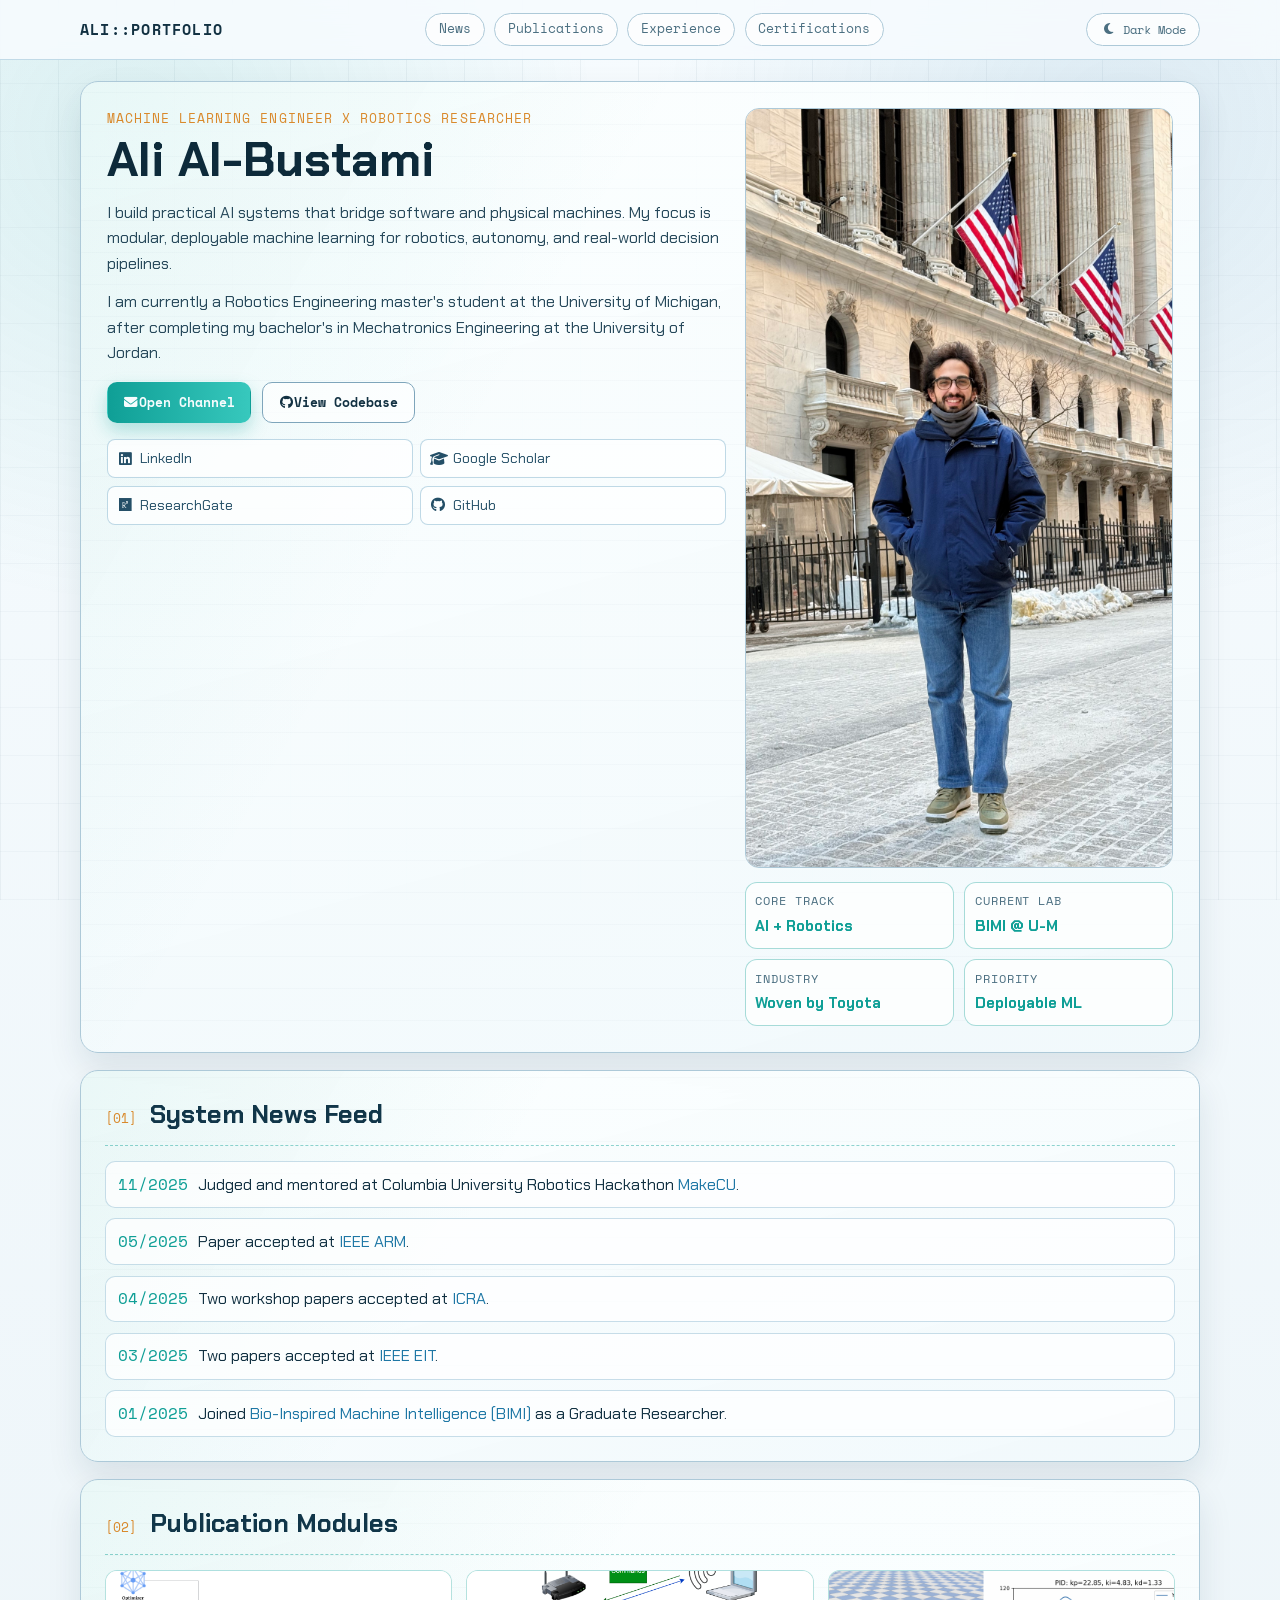
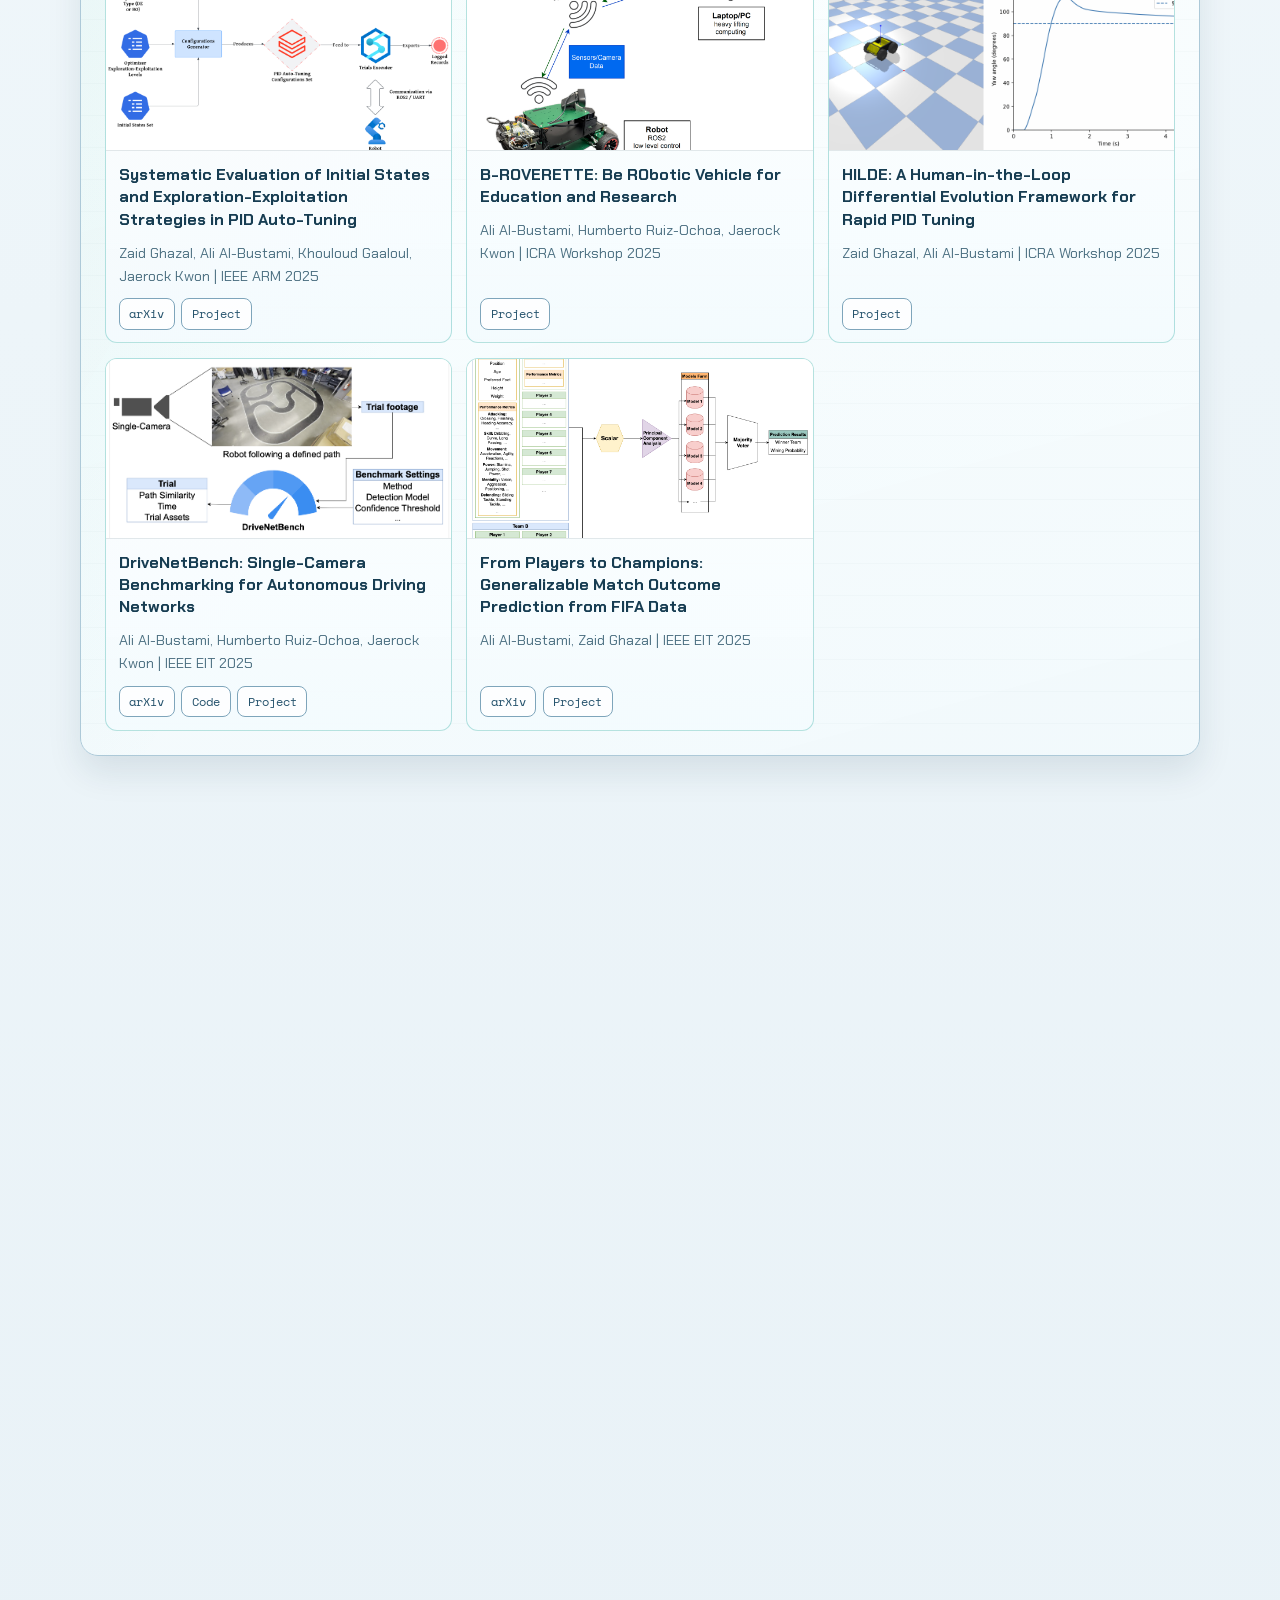
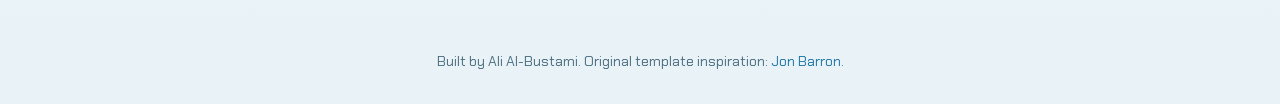
==== index.html @ 39d69351 "update" ====
<!DOCTYPE html>
<html lang="en">
<head>
  <meta charset="UTF-8">
  <meta name="viewport" content="width=device-width, initial-scale=1">
  <meta name="author" content="Ali Al-Bustami">
  <meta name="description" content="Ali Al-Bustami - Machine Learning Engineer building modular AI and robotics systems.">
  <title>Ali Al-Bustami | AI + Robotics Portfolio</title>

  <link rel="icon" type="image/png" href="images/mirrored_inverted_icon.png">
  <link rel="preconnect" href="https://fonts.googleapis.com">
  <link rel="preconnect" href="https://fonts.gstatic.com" crossorigin>
  <link href="https://fonts.googleapis.com/css2?family=Chakra+Petch:wght@400;500;600;700&family=Space+Mono:wght@400;700&display=swap" rel="stylesheet">
  <link rel="stylesheet" href="https://cdnjs.cloudflare.com/ajax/libs/font-awesome/6.5.2/css/all.min.css">
  <link rel="stylesheet" href="stylesheet.css">
</head>

<body>
  <div class="ambient-bg" aria-hidden="true"></div>

  <header class="site-nav">
    <div class="shell nav-wrap">
      <a class="brand" href="#top" aria-label="Back to top">ALI::PORTFOLIO</a>
      <nav class="nav-links" aria-label="Primary navigation">
        <a href="#news">News</a>
        <a href="#publications">Publications</a>
        <a href="#experience">Experience</a>
        <a href="#certifications">Certifications</a>
      </nav>
      <button id="theme-toggle" class="theme-toggle" type="button" aria-label="Switch to dark mode" aria-pressed="false">
        <i class="fa-solid fa-moon" data-fallback="◐" aria-hidden="true"></i>
        <span>Dark Mode</span>
      </button>
    </div>
  </header>

  <main id="top" class="shell">
    <section class="module hero reveal">
      <div class="hero-main">
        <p class="eyebrow">Machine Learning Engineer x Robotics Researcher</p>
        <h1>Ali Al-Bustami</h1>
        <p class="lead">
          I build practical AI systems that bridge software and physical machines. My focus is modular,
          deployable machine learning for robotics, autonomy, and real-world decision pipelines.
        </p>
        <p class="lead">
          I am currently a Robotics Engineering master's student at the University of Michigan, after completing
          my bachelor's in Mechatronics Engineering at the University of Jordan.
        </p>

        <div class="cta-row">
          <a class="btn solid" href="mailto:abustami@umich.edu">
            <i class="fa-solid fa-envelope" data-fallback="✉" aria-hidden="true"></i>
            <span>Open Channel</span>
          </a>
          <a class="btn ghost" href="https://github.com/alibustami" target="_blank" rel="noopener noreferrer">
            <i class="fa-brands fa-github" data-fallback="⌘" aria-hidden="true"></i>
            <span>View Codebase</span>
          </a>
        </div>

        <ul class="link-grid" aria-label="External links">
          <li>
            <a href="https://www.linkedin.com/in/alibustami/" target="_blank" rel="noopener noreferrer">
              <i class="fa-brands fa-linkedin" data-fallback="🔗" aria-hidden="true"></i>
              <span>LinkedIn</span>
            </a>
          </li>
          <li>
            <a href="https://scholar.google.com/citations?user=AfoU4zQAAAAJ&hl=en" target="_blank" rel="noopener noreferrer">
              <i class="fa-solid fa-graduation-cap" data-fallback="🎓" aria-hidden="true"></i>
              <span>Google Scholar</span>
            </a>
          </li>
          <li>
            <a href="https://www.researchgate.net/profile/Ali-Al-Bustami" target="_blank" rel="noopener noreferrer">
              <i class="fa-brands fa-researchgate" data-fallback="🔬" aria-hidden="true"></i>
              <span>ResearchGate</span>
            </a>
          </li>
          <li>
            <a href="https://github.com/alibustami" target="_blank" rel="noopener noreferrer">
              <i class="fa-brands fa-github" data-fallback="⌘" aria-hidden="true"></i>
              <span>GitHub</span>
            </a>
          </li>
        </ul>
      </div>

      <aside class="hero-panel">
        <figure class="profile-frame">
          <!-- <img src="images/ali-circle.png" alt="Portrait of Ali Al-Bustami"> -->
          <img src="images/ali_nyc.jpg" alt="Portrait of Ali Al-Bustami">
        </figure>

        <div class="sys-grid">
          <article class="sys-card">
            <p class="sys-key">Core Track</p>
            <p class="sys-value">AI + Robotics</p>
          </article>
          <article class="sys-card">
            <p class="sys-key">Current Lab</p>
            <p class="sys-value">BIMI @ U-M</p>
          </article>
          <article class="sys-card">
            <p class="sys-key">Industry</p>
            <p class="sys-value">Woven by Toyota</p>
          </article>
          <article class="sys-card">
            <p class="sys-key">Priority</p>
            <p class="sys-value">Deployable ML</p>
          </article>
        </div>
      </aside>
    </section>

    <section id="news" class="module section-block reveal">
      <header class="section-head">
        <p class="section-index">[01]</p>
        <h2>System News Feed</h2>
      </header>

      <ul class="news-list">
        <li><span class="news-date">11/2025</span> Judged and mentored at Columbia University Robotics Hackathon <a href="https://www.makecu.dev/" target="_blank" rel="noopener noreferrer">MakeCU</a>.</li>
        <li><span class="news-date">05/2025</span> Paper accepted at <a href="http://www.ieee-arm.org/" target="_blank" rel="noopener noreferrer">IEEE ARM</a>.</li>
        <li><span class="news-date">04/2025</span> Two workshop papers accepted at <a href="https://2025.ieee-icra.org/" target="_blank" rel="noopener noreferrer">ICRA</a>.</li>
        <li><span class="news-date">03/2025</span> Two papers accepted at <a href="https://www.eit-conference.org/" target="_blank" rel="noopener noreferrer">IEEE EIT</a>.</li>
        <li><span class="news-date">01/2025</span> Joined <a href="https://bimi.jrkwon.com/" target="_blank" rel="noopener noreferrer">Bio-Inspired Machine Intelligence (BIMI)</a> as a Graduate Researcher.</li>
      </ul>
    </section>

    <section id="publications" class="module section-block reveal">
      <header class="section-head">
        <p class="section-index">[02]</p>
        <h2>Publication Modules</h2>
      </header>

      <div class="pub-grid">
        <article class="pub-card">
          <img src="images/pid-tuner.png" alt="PID Auto-Tuning project preview">
          <div class="pub-content">
            <h3>Systematic Evaluation of Initial States and Exploration-Exploitation Strategies in PID Auto-Tuning</h3>
            <p class="pub-meta">Zaid Ghazal, Ali Al-Bustami, Khouloud Gaaloul, Jaerock Kwon | IEEE ARM 2025</p>
            <div class="card-links">
              <a href="https://arxiv.org/abs/2505.03159" target="_blank" rel="noopener noreferrer">arXiv</a>
              <a href="https://alibustami.github.io/pid-tuner/" target="_blank" rel="noopener noreferrer">Project</a>
            </div>
          </div>
        </article>

        <article class="pub-card">
          <img src="images/broverette.png" alt="B-ROVERETTE project preview">
          <div class="pub-content">
            <h3>B-ROVERETTE: Be RObotic Vehicle for Education and Research</h3>
            <p class="pub-meta">Ali Al-Bustami, Humberto Ruiz-Ochoa, Jaerock Kwon | ICRA Workshop 2025</p>
            <div class="card-links">
              <a href="https://broverette.engin.umich.edu/" target="_blank" rel="noopener noreferrer">Project</a>
            </div>
          </div>
        </article>

        <article class="pub-card">
          <img src="images/HILDE.png" alt="HILDE project preview">
          <div class="pub-content">
            <h3>HILDE: A Human-in-the-Loop Differential Evolution Framework for Rapid PID Tuning</h3>
            <p class="pub-meta">Zaid Ghazal, Ali Al-Bustami | ICRA Workshop 2025</p>
            <div class="card-links">
              <a href="https://alibustami.github.io/HIDLE/" target="_blank" rel="noopener noreferrer">Project</a>
            </div>
          </div>
        </article>

        <article class="pub-card">
          <img src="images/drivenetbench.png" alt="DriveNetBench project preview">
          <div class="pub-content">
            <h3>DriveNetBench: Single-Camera Benchmarking for Autonomous Driving Networks</h3>
            <p class="pub-meta">Ali Al-Bustami, Humberto Ruiz-Ochoa, Jaerock Kwon | IEEE EIT 2025</p>
            <div class="card-links">
              <a href="https://arxiv.org/abs/2505.01893" target="_blank" rel="noopener noreferrer">arXiv</a>
              <a href="https://github.com/alibustami/DriveNetBench" target="_blank" rel="noopener noreferrer">Code</a>
              <a href="https://alibustami.github.io/DriveNetBench/" target="_blank" rel="noopener noreferrer">Project</a>
            </div>
          </div>
        </article>

        <article class="pub-card">
          <img src="images/FIFA_Inference_Diagram.png" alt="FIFA prediction project preview">
          <div class="pub-content">
            <h3>From Players to Champions: Generalizable Match Outcome Prediction from FIFA Data</h3>
            <p class="pub-meta">Ali Al-Bustami, Zaid Ghazal | IEEE EIT 2025</p>
            <div class="card-links">
              <a href="https://arxiv.org/abs/2505.01902" target="_blank" rel="noopener noreferrer">arXiv</a>
              <a href="https://alibustami.github.io/from-players-to-champions/" target="_blank" rel="noopener noreferrer">Project</a>
            </div>
          </div>
        </article>
      </div>
    </section>

    <section id="experience" class="module section-block reveal">
      <header class="section-head">
        <p class="section-index">[03]</p>
        <h2>Professional Experience Stack</h2>
      </header>

      <div class="exp-grid">
        <article class="exp-card">
          <div class="exp-head">
            <img src="images/woven.png" alt="Woven by Toyota logo">
            <div>
              <h3>Senior Machine Learning Engineer</h3>
              <p>Woven by Toyota</p>
            </div>
          </div>
          <p class="exp-time">Jan 2026 - Present</p>
          <a href="https://bimi.jrkwon.com/" target="_blank" rel="noopener noreferrer">Visit Lab</a>
        </article>
        <article class="exp-card">
          <div class="exp-head">
            <img src="images/umd_bimi.jpeg" alt="BIMI logo">
            <div>
              <h3>Research Assistant</h3>
              <p>Bio-Inspired Machine Intelligence (BIMI) Laboratory</p>
            </div>
          </div>
          <p class="exp-time">Jan 2025 - Present</p>
          <a href="https://bimi.jrkwon.com/" target="_blank" rel="noopener noreferrer">Visit Lab</a>
        </article>

        <article class="exp-card">
          <div class="exp-head">
            <img src="images/beyond_ai_logo.jpeg" alt="Beyond AI logo">
            <div>
              <h3>Machine Learning Engineer</h3>
              <p>Beyond AI</p>
            </div>
          </div>
          <p class="exp-time">Jun 2022 - Dec 2025</p>
          <a href="https://www.beyond.ai/" target="_blank" rel="noopener noreferrer">Company</a>
        </article>

        <article class="exp-card">
          <div class="exp-head">
            <img src="images/bosch-logo.png" alt="Bosch logo">
            <div>
              <h3>Mechatronics Engineer Intern</h3>
              <p>Bosch Sensortec</p>
            </div>
          </div>
          <p class="exp-time">Summer 2023</p>
          <a href="https://www.bosch-sensortec.com/" target="_blank" rel="noopener noreferrer">Company</a>
        </article>
      </div>
    </section>

    <section id="certifications" class="module section-block reveal">
      <header class="section-head">
        <p class="section-index">[04]</p>
        <h2>Licenses and Certifications</h2>
      </header>

      <div class="cert-grid">
        <article class="cert-card">
          <h3>Nvidia's NeMo Agent Toolkit: Making Agents Reliable</h3>
          <p class="cert-meta">DeepLearning.ai & NVIDIA | Issued Dec 2025</p>
          <!-- <p>Skills: GPU, Cloud Computing, HPC, Data Centers, Parallel Computing.</p> -->
          <a href="https://learn.deeplearning.ai/accomplishments/f0d055f6-26e0-4fff-9cd8-360e42f25206" target="_blank" rel="noopener noreferrer">Show Credential</a>
        </article>
        <article class="cert-card">
          <h3>NVIDIA Technologies</h3>
          <p class="cert-meta">NVIDIA | Issued Feb 2024</p>
          <p>Skills: GPU, Cloud Computing, HPC, Data Centers, Parallel Computing.</p>
          <a href="images/NVIDIA Technologies.pdf" target="_blank" rel="noopener noreferrer">Show Credential</a>
        </article>

        <article class="cert-card">
          <h3>Flying Car and Autonomous Flight Engineer</h3>
          <p class="cert-meta">Udacity | Issued Nov 2022</p>
          <p>Grade: Excellence. Focused on robotics, autonomous flight, and control systems.</p>
          <a href="https://www.linkedin.com/in/alibustami/details/education/1635507506984/single-media-viewer/?profileId=ACoAACxvOl0B098kW-R2ZeevbqTg4pK4Gkh_6Sc" target="_blank" rel="noopener noreferrer">Show Credential</a>
        </article>

        <article class="cert-card">
          <h3>Lean Six Sigma Green Belt (ICGB)</h3>
          <p class="cert-meta">JAQM | Issued Oct 2021</p>
          <p>Quality engineering methods for process optimization and structured improvement.</p>
        </article>
      </div>
    </section>
  </main>

  <footer class="shell site-footer">
    <p>Built by Ali Al-Bustami. Original template inspiration: <a href="https://jonbarron.info/" target="_blank" rel="noopener noreferrer">Jon Barron</a>.</p>
  </footer>

  <script>
    const root = document.documentElement;
    const themeToggle = document.getElementById('theme-toggle');
    const themeStorageKey = 'portfolio-theme';

    const isFontAwesomeLoaded = () => {
      const probe = document.createElement('i');
      probe.className = 'fa-solid fa-envelope';
      probe.style.position = 'absolute';
      probe.style.left = '-9999px';
      probe.style.visibility = 'hidden';
      document.body.appendChild(probe);
      const family = window.getComputedStyle(probe).fontFamily;
      const beforeContent = window.getComputedStyle(probe, '::before').content;
      probe.remove();

      return family.includes('Font Awesome') && beforeContent !== 'none';
    };

    if (!isFontAwesomeLoaded()) {
      root.classList.add('fa-missing');
    }

    const setTheme = (theme) => {
      const isDark = theme === 'dark';
      root.setAttribute('data-theme', isDark ? 'dark' : 'light');

      if (!themeToggle) {
        return;
      }

      const icon = themeToggle.querySelector('i');
      const label = themeToggle.querySelector('span');

      themeToggle.setAttribute('aria-pressed', String(isDark));
      themeToggle.setAttribute('aria-label', isDark ? 'Switch to light mode' : 'Switch to dark mode');

      if (icon) {
        icon.classList.toggle('fa-moon', !isDark);
        icon.classList.toggle('fa-sun', isDark);
        icon.setAttribute('data-fallback', isDark ? '☀' : '◐');
      }

      if (label) {
        label.textContent = isDark ? 'Light Mode' : 'Dark Mode';
      }
    };

    const storedTheme = localStorage.getItem(themeStorageKey);
    const prefersDark = window.matchMedia('(prefers-color-scheme: dark)').matches;
    setTheme(storedTheme || (prefersDark ? 'dark' : 'light'));

    if (themeToggle) {
      themeToggle.addEventListener('click', () => {
        const currentTheme = root.getAttribute('data-theme');
        const nextTheme = currentTheme === 'dark' ? 'light' : 'dark';
        localStorage.setItem(themeStorageKey, nextTheme);
        setTheme(nextTheme);
      });
    }

    const revealItems = document.querySelectorAll('.reveal');

    if ('IntersectionObserver' in window) {
      const observer = new IntersectionObserver(
        (entries) => {
          entries.forEach((entry) => {
            if (entry.isIntersecting) {
              entry.target.classList.add('is-visible');
              observer.unobserve(entry.target);
            }
          });
        },
        { threshold: 0.15 }
      );

      revealItems.forEach((item) => observer.observe(item));
    } else {
      revealItems.forEach((item) => item.classList.add('is-visible'));
    }
  </script>
</body>
</html>
---- stylesheet.css ----
:root {
  --bg: #eff5f8;
  --bg-alt: #e7f0f5;
  --surface: #f8fcff;
  --surface-2: #f0f8fc;
  --line: #adc9d8;
  --line-strong: #7ea5bb;
  --text: #123142;
  --muted: #4b6f81;
  --accent: #0f9f96;
  --accent-2: #1e77a5;
  --warn: #d9892b;
  --maxw: 1120px;
  --radius-lg: 18px;
  --radius-md: 12px;
  --shadow: 0 16px 34px rgba(13, 47, 67, 0.1);
  --bg-start: #f6fbfe;
  --bg-mid: #edf5f9;
  --bg-end: #e9f2f7;
  --ambient-1: rgba(15, 159, 150, 0.12);
  --ambient-2: rgba(30, 119, 165, 0.12);
  --ambient-grid-x: rgba(22, 61, 85, 0.05);
  --ambient-grid-y: rgba(22, 61, 85, 0.03);
  --nav-bg: rgba(246, 251, 254, 0.88);
  --nav-border: rgba(30, 119, 165, 0.24);
  --nav-pill-bg: rgba(255, 255, 255, 0.7);
  --module-bg: linear-gradient(165deg, rgba(252, 255, 255, 0.94) 0%, rgba(241, 249, 252, 0.96) 100%);
  --module-accent-sheen: rgba(15, 159, 150, 0.08);
  --module-grid-line: rgba(20, 58, 80, 0.025);
  --hero-title: #0d2a3a;
  --lead: #27495b;
  --btn-solid-bg: linear-gradient(90deg, #0f9f96, #37c8bd);
  --btn-solid-text: #f6fcfd;
  --btn-solid-shadow: 0 8px 18px rgba(15, 159, 150, 0.28);
  --btn-ghost-bg: rgba(255, 255, 255, 0.6);
  --link-card-border: rgba(30, 119, 165, 0.28);
  --link-card-bg: rgba(255, 255, 255, 0.76);
  --link-card-text: #244f67;
  --profile-bg: #ffffff;
  --sys-bg: rgba(255, 255, 255, 0.78);
  --sys-border: rgba(15, 159, 150, 0.36);
  --section-border: rgba(15, 159, 150, 0.45);
  --h2: #113649;
  --news-border: rgba(30, 119, 165, 0.24);
  --news-bg: rgba(255, 255, 255, 0.74);
  --pub-border: rgba(15, 159, 150, 0.3);
  --pub-bg: linear-gradient(180deg, rgba(255, 255, 255, 0.94), rgba(244, 251, 254, 0.95));
  --pub-img-border: rgba(18, 49, 66, 0.1);
  --h3: #173d52;
  --chip-text: #25536d;
  --chip-bg: rgba(255, 255, 255, 0.8);
  --exp-border: rgba(30, 119, 165, 0.26);
  --exp-bg: rgba(255, 255, 255, 0.78);
  --exp-logo-border: rgba(18, 49, 66, 0.08);
  --cert-border: rgba(217, 137, 43, 0.34);
  --cert-bg: linear-gradient(180deg, rgba(255, 255, 255, 0.94), rgba(254, 248, 240, 0.95));
}

[data-theme='dark'] {
  --line: #2e495a;
  --line-strong: #4f758b;
  --text: #d8e7ef;
  --muted: #89a7b8;
  --accent: #63f6c2;
  --accent-2: #59cfff;
  --warn: #ffba66;
  --shadow: 0 20px 50px rgba(0, 0, 0, 0.35);
  --bg-start: #05090d;
  --bg-mid: #0b141b;
  --bg-end: #0f1c24;
  --ambient-1: rgba(99, 246, 194, 0.1);
  --ambient-2: rgba(89, 207, 255, 0.12);
  --ambient-grid-x: rgba(255, 255, 255, 0.02);
  --ambient-grid-y: rgba(255, 255, 255, 0.017);
  --nav-bg: rgba(8, 15, 22, 0.82);
  --nav-border: rgba(99, 246, 194, 0.22);
  --nav-pill-bg: rgba(13, 23, 31, 0.85);
  --module-bg: linear-gradient(165deg, rgba(21, 39, 52, 0.95) 0%, rgba(14, 27, 37, 0.94) 100%);
  --module-accent-sheen: rgba(99, 246, 194, 0.08);
  --module-grid-line: rgba(255, 255, 255, 0.017);
  --hero-title: #e6f6ff;
  --lead: #b8d0de;
  --btn-solid-bg: linear-gradient(90deg, var(--accent), #82ffdb);
  --btn-solid-text: #032a20;
  --btn-solid-shadow: 0 8px 18px rgba(99, 246, 194, 0.3);
  --btn-ghost-bg: rgba(0, 0, 0, 0.15);
  --link-card-border: rgba(89, 207, 255, 0.25);
  --link-card-bg: rgba(8, 16, 23, 0.6);
  --link-card-text: #b9d7e8;
  --profile-bg: #0b151d;
  --sys-bg: rgba(5, 11, 16, 0.52);
  --sys-border: rgba(99, 246, 194, 0.23);
  --section-border: rgba(99, 246, 194, 0.34);
  --h2: #dff2fc;
  --news-border: rgba(89, 207, 255, 0.2);
  --news-bg: rgba(8, 16, 23, 0.6);
  --pub-border: rgba(99, 246, 194, 0.24);
  --pub-bg: linear-gradient(180deg, rgba(12, 22, 31, 0.85), rgba(8, 14, 21, 0.88));
  --pub-img-border: rgba(255, 255, 255, 0.08);
  --h3: #dcf0fb;
  --chip-text: #bbd8e9;
  --chip-bg: rgba(5, 13, 20, 0.9);
  --exp-border: rgba(89, 207, 255, 0.24);
  --exp-bg: rgba(7, 13, 20, 0.66);
  --exp-logo-border: rgba(255, 255, 255, 0.08);
  --cert-border: rgba(255, 186, 102, 0.35);
  --cert-bg: linear-gradient(180deg, rgba(15, 24, 33, 0.95), rgba(11, 18, 25, 0.95));
}

* {
  box-sizing: border-box;
}

html {
  scroll-behavior: smooth;
}

body {
  margin: 0;
  min-height: 100vh;
  background: linear-gradient(180deg, var(--bg-start) 0%, var(--bg-mid) 58%, var(--bg-end) 100%);
  color: var(--text);
  font-family: 'Chakra Petch', 'Segoe UI', sans-serif;
  line-height: 1.6;
}

.ambient-bg {
  position: fixed;
  inset: 0;
  pointer-events: none;
  z-index: -1;
  background:
    radial-gradient(circle at 10% 15%, var(--ambient-1), transparent 34%),
    radial-gradient(circle at 88% 14%, var(--ambient-2), transparent 35%),
    repeating-linear-gradient(
      90deg,
      var(--ambient-grid-x) 0,
      var(--ambient-grid-x) 1px,
      transparent 1px,
      transparent 58px
    ),
    repeating-linear-gradient(
      0deg,
      var(--ambient-grid-y) 0,
      var(--ambient-grid-y) 1px,
      transparent 1px,
      transparent 48px
    );
}

a {
  color: var(--accent-2);
  text-decoration: none;
}

a:hover,
a:focus-visible {
  color: var(--accent);
}

/* Keep Font Awesome glyphs from being overridden by site typography rules */
.fa-solid,
.fa-regular,
.fa-brands {
  display: inline-block;
  line-height: 1;
  font-style: normal;
}

.fa-solid,
.fa-regular {
  font-family: 'Font Awesome 6 Free' !important;
}

.fa-solid {
  font-weight: 900;
}

.fa-regular {
  font-weight: 400;
}

.fa-brands {
  font-family: 'Font Awesome 6 Brands' !important;
  font-weight: 400;
}

/* Fallback when icon font cannot be loaded */
.fa-missing .fa-solid::before,
.fa-missing .fa-regular::before,
.fa-missing .fa-brands::before {
  content: none !important;
}

.fa-missing .fa-solid,
.fa-missing .fa-regular,
.fa-missing .fa-brands {
  display: inline-flex;
  align-items: center;
  justify-content: center;
  width: 1.1rem !important;
  font-family: 'Space Mono', monospace !important;
  font-style: normal;
  font-weight: 700;
  font-size: 0.75rem;
}

.fa-missing .fa-solid::after,
.fa-missing .fa-regular::after,
.fa-missing .fa-brands::after {
  content: attr(data-fallback);
}

.shell {
  width: min(var(--maxw), calc(100% - 2rem));
  margin: 0 auto;
}

.site-nav {
  position: sticky;
  top: 0;
  z-index: 20;
  backdrop-filter: blur(12px);
  background: var(--nav-bg);
  border-bottom: 1px solid var(--nav-border);
}

.nav-wrap {
  display: flex;
  align-items: center;
  justify-content: space-between;
  gap: 1rem;
  padding: 0.8rem 0;
}

.brand {
  color: var(--text);
  font-family: 'Space Mono', monospace;
  letter-spacing: 0.08em;
  font-size: 0.95rem;
  font-weight: 700;
}

.nav-links {
  display: flex;
  align-items: center;
  gap: 0.6rem;
  flex-wrap: wrap;
}

.nav-links a {
  font-family: 'Space Mono', monospace;
  font-size: 0.8rem;
  border: 1px solid var(--line);
  border-radius: 999px;
  padding: 0.35rem 0.8rem;
  color: var(--muted);
  background: var(--nav-pill-bg);
}

.nav-links a:hover,
.nav-links a:focus-visible {
  border-color: var(--accent);
  color: var(--accent);
}

.theme-toggle {
  display: inline-flex;
  align-items: center;
  gap: 0.45rem;
  border: 1px solid var(--line);
  border-radius: 999px;
  background: var(--nav-pill-bg);
  color: var(--muted);
  font-family: 'Space Mono', monospace;
  font-size: 0.78rem;
  padding: 0.36rem 0.8rem;
  cursor: pointer;
}

.theme-toggle:hover,
.theme-toggle:focus-visible {
  color: var(--accent);
  border-color: var(--accent);
}

.theme-toggle i {
  width: 1rem;
  text-align: center;
}

main.shell {
  padding: 1.3rem 0 2.5rem;
}

.module {
  position: relative;
  background: var(--module-bg);
  border: 1px solid var(--line);
  border-radius: var(--radius-lg);
  box-shadow: var(--shadow);
  overflow: hidden;
}

.module::after {
  content: '';
  position: absolute;
  inset: 0;
  pointer-events: none;
  background: linear-gradient(120deg, var(--module-accent-sheen), transparent 36%),
    repeating-linear-gradient(
      0deg,
      transparent,
      transparent 31px,
      var(--module-grid-line) 31px,
      var(--module-grid-line) 32px
    );
}

.hero {
  display: grid;
  grid-template-columns: 1.3fr 0.9fr;
  gap: 1.2rem;
  padding: clamp(1rem, 2.1vw, 1.6rem);
}

.hero > * {
  position: relative;
  z-index: 1;
}

.eyebrow {
  margin: 0;
  font-family: 'Space Mono', monospace;
  color: var(--warn);
  font-size: 0.82rem;
  letter-spacing: 0.08em;
  text-transform: uppercase;
}

h1 {
  margin: 0.35rem 0 0;
  font-size: clamp(2rem, 3.8vw, 3.1rem);
  line-height: 1.08;
  color: var(--hero-title);
}

.lead {
  margin: 0.8rem 0;
  color: var(--lead);
}

.cta-row {
  display: flex;
  align-items: center;
  gap: 0.7rem;
  margin-top: 1rem;
  flex-wrap: wrap;
}

.btn {
  display: inline-flex;
  align-items: center;
  justify-content: center;
  border-radius: 10px;
  padding: 0.55rem 0.95rem;
  font-family: 'Space Mono', monospace;
  font-size: 0.84rem;
  font-weight: 700;
  border: 1px solid transparent;
  transition: transform 180ms ease, box-shadow 180ms ease, border-color 180ms ease;
}

.btn:hover,
.btn:focus-visible {
  transform: translateY(-2px);
}

.btn.solid {
  background: var(--btn-solid-bg);
  color: var(--btn-solid-text);
  box-shadow: var(--btn-solid-shadow);
}

.btn.ghost {
  border-color: var(--line-strong);
  color: var(--text);
  background: var(--btn-ghost-bg);
}

.btn.ghost:hover,
.btn.ghost:focus-visible {
  border-color: var(--accent-2);
}

.btn i {
  width: 1rem;
  text-align: center;
}

.link-grid {
  list-style: none;
  display: grid;
  grid-template-columns: repeat(2, minmax(0, 1fr));
  gap: 0.45rem;
  margin: 1rem 0 0;
  padding: 0;
}

.link-grid a {
  display: flex;
  align-items: center;
  gap: 0.45rem;
  padding: 0.45rem 0.6rem;
  border-radius: 8px;
  border: 1px solid var(--link-card-border);
  color: var(--link-card-text);
  background: var(--link-card-bg);
  font-size: 0.9rem;
}

.link-grid a i {
  width: 1rem;
  text-align: center;
}

.link-grid a:hover,
.link-grid a:focus-visible {
  border-color: var(--accent);
  color: var(--accent);
}

.hero-panel {
  display: grid;
  gap: 0.85rem;
}

.profile-frame {
  margin: 0;
  border: 1px solid var(--line);
  border-radius: 14px;
  overflow: hidden;
  background: var(--profile-bg);
}

.profile-frame img {
  display: block;
  width: 100%;
  height: auto;
}

.sys-grid {
  display: grid;
  grid-template-columns: repeat(2, minmax(0, 1fr));
  gap: 0.65rem;
}

.sys-card {
  background: var(--sys-bg);
  border: 1px solid var(--sys-border);
  border-radius: var(--radius-md);
  padding: 0.6rem;
}

.sys-key {
  margin: 0;
  color: var(--muted);
  font-family: 'Space Mono', monospace;
  font-size: 0.72rem;
  text-transform: uppercase;
  letter-spacing: 0.08em;
}

.sys-value {
  margin: 0.2rem 0 0;
  color: var(--accent);
  font-size: 0.95rem;
  font-weight: 700;
}

.section-block {
  margin-top: 1.1rem;
  padding: clamp(1rem, 2vw, 1.5rem);
}

.section-block > * {
  position: relative;
  z-index: 1;
}

.section-head {
  display: flex;
  align-items: baseline;
  gap: 0.8rem;
  margin-bottom: 0.95rem;
  border-bottom: 1px dashed var(--section-border);
  padding-bottom: 0.55rem;
}

.section-index {
  margin: 0;
  color: var(--warn);
  font-family: 'Space Mono', monospace;
  font-size: 0.8rem;
}

h2 {
  margin: 0;
  font-size: clamp(1.25rem, 2vw, 1.75rem);
  color: var(--h2);
}

.news-list {
  margin: 0;
  padding: 0;
  list-style: none;
  display: grid;
  gap: 0.65rem;
}

.news-list li {
  border: 1px solid var(--news-border);
  border-radius: 10px;
  background: var(--news-bg);
  padding: 0.6rem 0.75rem;
}

.news-date {
  color: var(--accent);
  font-family: 'Space Mono', monospace;
  margin-right: 0.4rem;
}

.pub-grid {
  display: grid;
  grid-template-columns: repeat(auto-fit, minmax(260px, 1fr));
  gap: 0.9rem;
}

.pub-card {
  border: 1px solid var(--pub-border);
  border-radius: var(--radius-md);
  background: var(--pub-bg);
  overflow: hidden;
  display: grid;
  grid-template-rows: auto 1fr;
}

.pub-card img {
  width: 100%;
  height: 180px;
  object-fit: cover;
  border-bottom: 1px solid var(--pub-img-border);
}

.pub-content {
  display: flex;
  flex-direction: column;
  gap: 0.65rem;
  padding: 0.8rem;
}

h3 {
  margin: 0;
  font-size: 1rem;
  line-height: 1.4;
  color: var(--h3);
}

.pub-meta,
.cert-meta,
.exp-time {
  margin: 0;
  color: var(--muted);
  font-size: 0.9rem;
}

.card-links {
  margin-top: auto;
  display: flex;
  flex-wrap: wrap;
  gap: 0.4rem;
}

.card-links a,
.exp-card > a,
.cert-card > a {
  display: inline-flex;
  align-items: center;
  justify-content: center;
  border: 1px solid var(--line-strong);
  border-radius: 8px;
  padding: 0.32rem 0.6rem;
  font-family: 'Space Mono', monospace;
  font-size: 0.75rem;
  color: var(--chip-text);
  background: var(--chip-bg);
}

.card-links a:hover,
.exp-card > a:hover,
.cert-card > a:hover,
.card-links a:focus-visible,
.exp-card > a:focus-visible,
.cert-card > a:focus-visible {
  border-color: var(--accent);
  color: var(--accent);
}

.exp-grid {
  display: grid;
  grid-template-columns: repeat(auto-fit, minmax(260px, 1fr));
  gap: 0.85rem;
}

.exp-card {
  border: 1px solid var(--exp-border);
  border-radius: var(--radius-md);
  background: var(--exp-bg);
  padding: 0.8rem;
  display: grid;
  gap: 0.65rem;
}

.exp-head {
  display: grid;
  grid-template-columns: 52px 1fr;
  align-items: center;
  gap: 0.6rem;
}

.exp-head img {
  width: 52px;
  height: 52px;
  object-fit: contain;
  background: #fff;
  border-radius: 8px;
  padding: 0.2rem;
  border: 1px solid var(--exp-logo-border);
}

.exp-head p {
  margin: 0.25rem 0 0;
  color: var(--muted);
}

.cert-grid {
  display: grid;
  grid-template-columns: repeat(auto-fit, minmax(250px, 1fr));
  gap: 0.85rem;
}

.cert-card {
  border: 1px solid var(--cert-border);
  border-radius: var(--radius-md);
  background: var(--cert-bg);
  padding: 0.8rem;
  display: grid;
  gap: 0.55rem;
}

.cert-card p {
  margin: 0;
}

.site-footer {
  padding: 0.5rem 0 2rem;
}

.site-footer p {
  margin: 0;
  color: var(--muted);
  font-size: 0.88rem;
  text-align: center;
}

.reveal {
  opacity: 0;
  transform: translateY(14px);
  transition: opacity 450ms ease, transform 500ms ease;
}

.reveal.is-visible {
  opacity: 1;
  transform: translateY(0);
}

@media (max-width: 960px) {
  .hero {
    grid-template-columns: 1fr;
  }

  .hero-panel {
    grid-template-columns: 1fr;
  }

  .profile-frame {
    max-width: 360px;
  }
}

@media (max-width: 740px) {
  .shell {
    width: min(var(--maxw), calc(100% - 1.15rem));
  }

  .nav-wrap {
    align-items: flex-start;
    flex-direction: column;
  }

  .nav-links {
    width: 100%;
  }

  .theme-toggle {
    margin-top: 0.35rem;
  }

  .link-grid,
  .sys-grid {
    grid-template-columns: 1fr;
  }

  .pub-card img {
    height: 165px;
  }

  h1 {
    font-size: clamp(1.7rem, 11vw, 2.3rem);
  }
}

@media (prefers-reduced-motion: reduce) {
  html {
    scroll-behavior: auto;
  }

  .reveal {
    opacity: 1;
    transform: none;
    transition: none;
  }

  .btn {
    transition: none;
  }
}
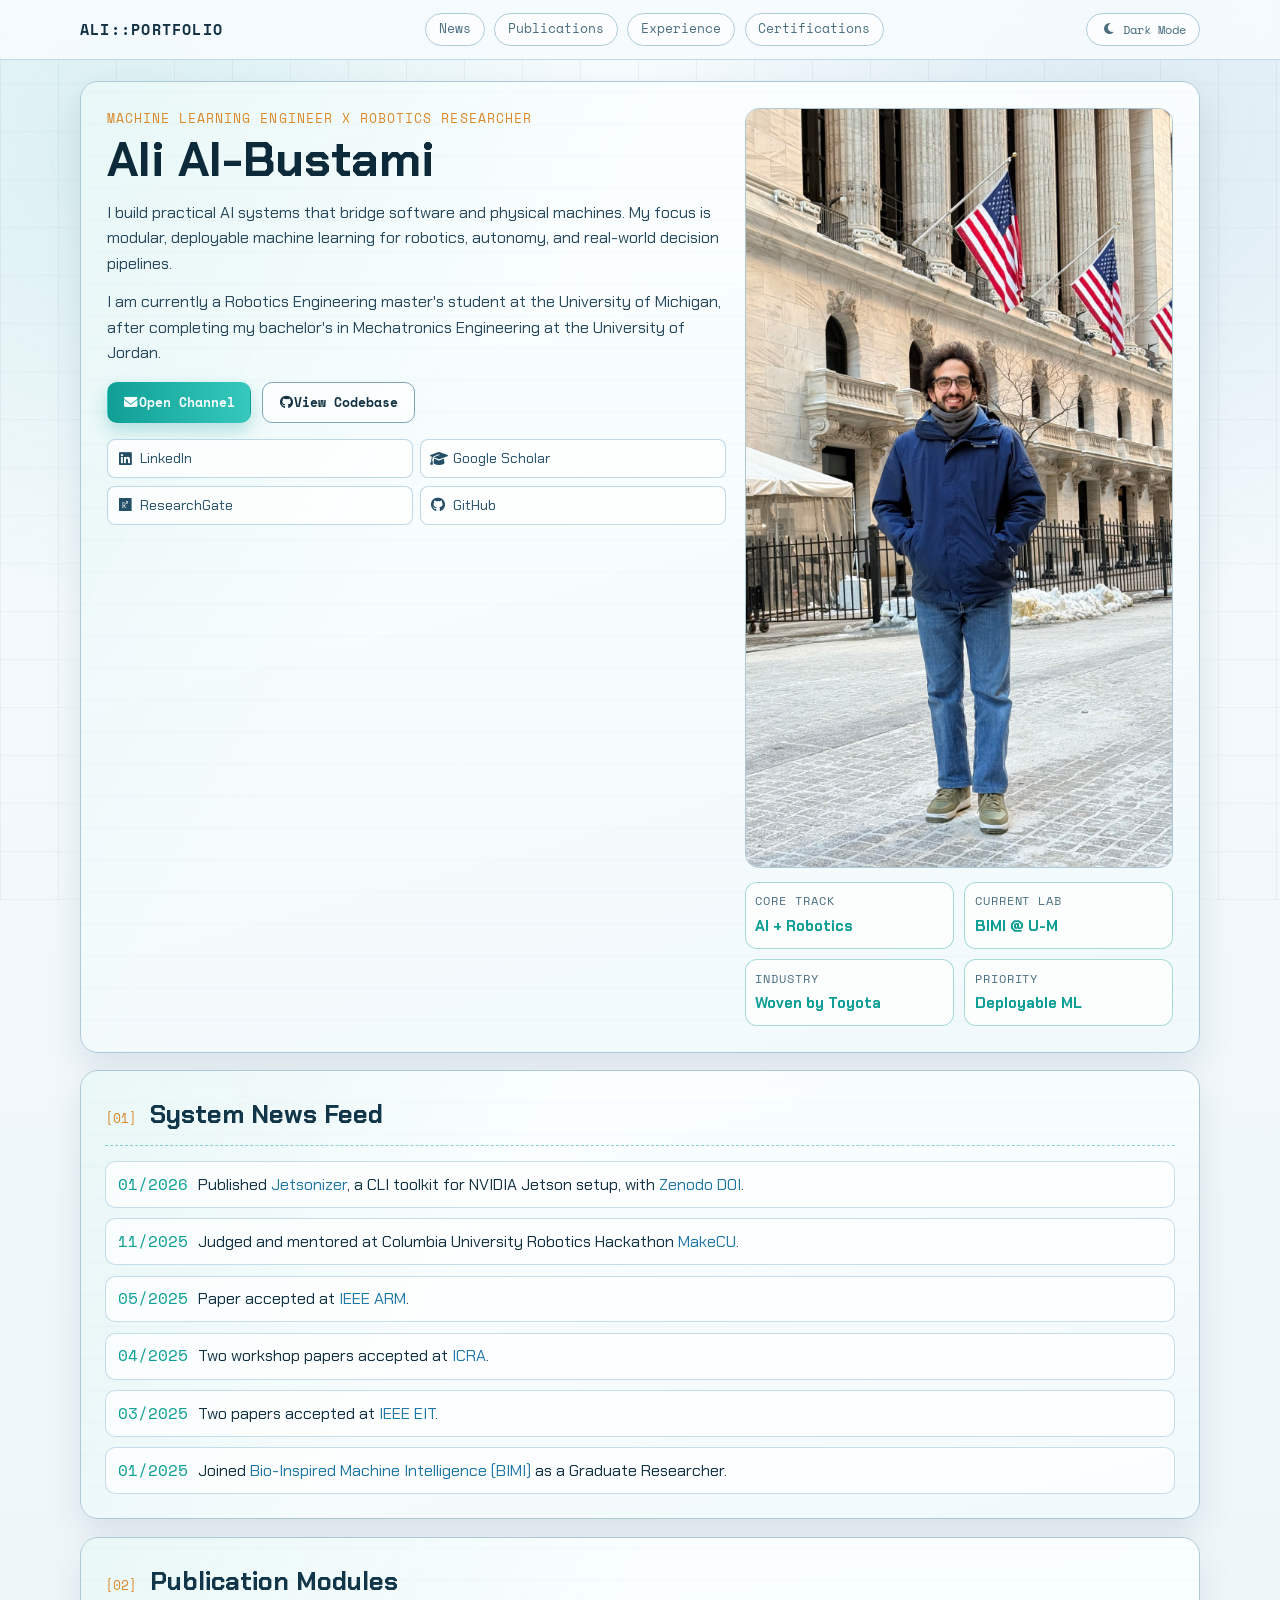
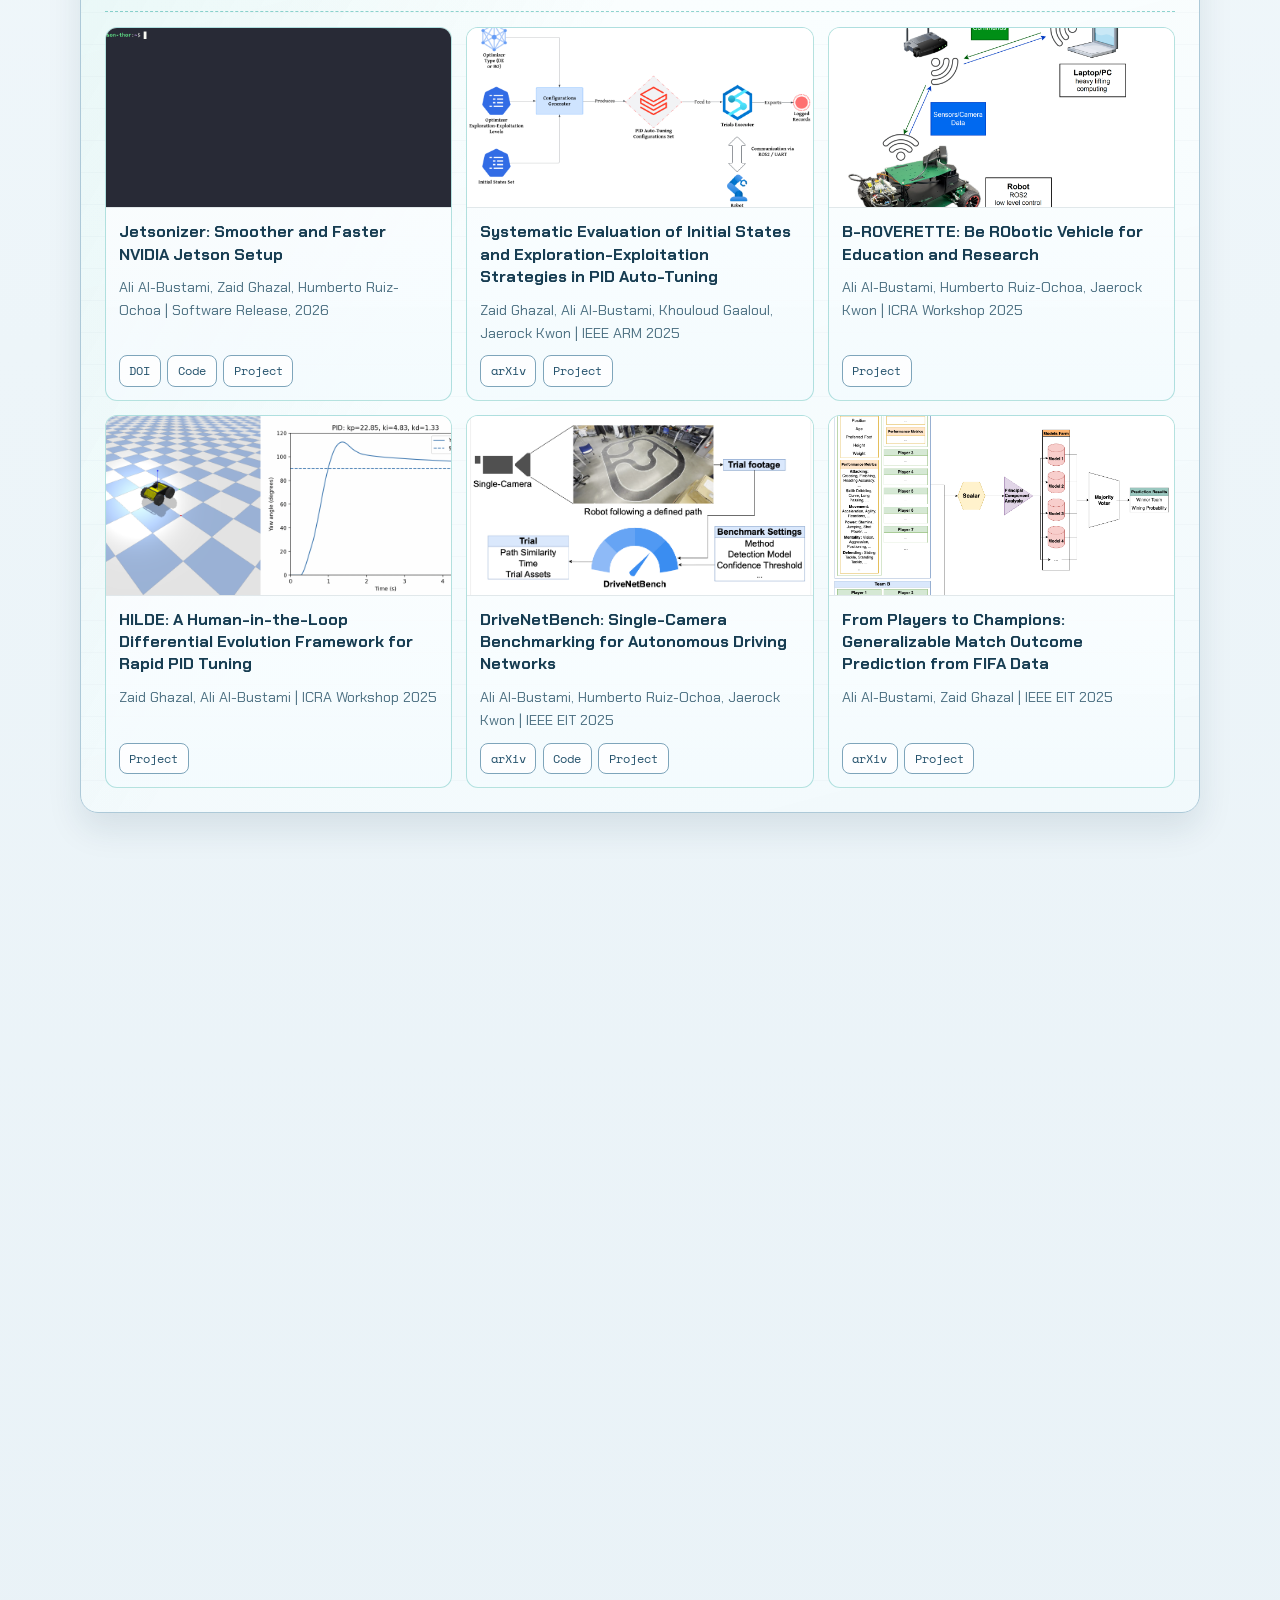
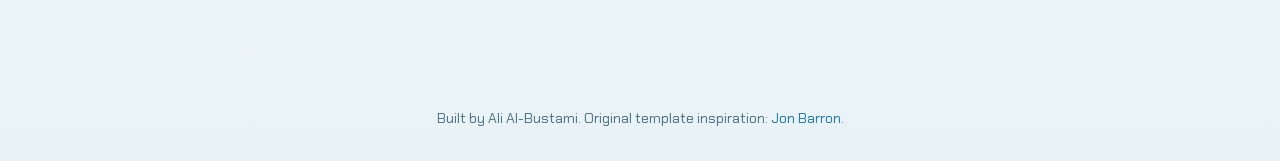
==== commit c58a52e6: "add Jetsonizer" ====
--- a/index.html
+++ b/index.html
@@ -121,6 +121,7 @@
       </header>
 
       <ul class="news-list">
+        <li><span class="news-date">01/2026</span> Published <a href="https://github.com/alibustami/Jetsonizer" target="_blank" rel="noopener noreferrer">Jetsonizer</a>, a CLI toolkit for NVIDIA Jetson setup, with <a href="https://doi.org/10.5281/zenodo.18181257" target="_blank" rel="noopener noreferrer">Zenodo DOI</a>.</li>
         <li><span class="news-date">11/2025</span> Judged and mentored at Columbia University Robotics Hackathon <a href="https://www.makecu.dev/" target="_blank" rel="noopener noreferrer">MakeCU</a>.</li>
         <li><span class="news-date">05/2025</span> Paper accepted at <a href="http://www.ieee-arm.org/" target="_blank" rel="noopener noreferrer">IEEE ARM</a>.</li>
         <li><span class="news-date">04/2025</span> Two workshop papers accepted at <a href="https://2025.ieee-icra.org/" target="_blank" rel="noopener noreferrer">ICRA</a>.</li>
@@ -136,6 +137,19 @@
       </header>
 
       <div class="pub-grid">
+        <article class="pub-card">
+          <img src="images/jetsonizer.gif" alt="Jetsonizer installation workflow demo">
+          <div class="pub-content">
+            <h3>Jetsonizer: Smoother and Faster NVIDIA Jetson Setup</h3>
+            <p class="pub-meta">Ali Al-Bustami, Zaid Ghazal, Humberto Ruiz-Ochoa | Software Release, 2026</p>
+            <div class="card-links">
+              <a href="https://doi.org/10.5281/zenodo.18181257" target="_blank" rel="noopener noreferrer">DOI</a>
+              <a href="https://github.com/alibustami/Jetsonizer" target="_blank" rel="noopener noreferrer">Code</a>
+              <a href="https://alibustami.github.io/Jetsonizer/" target="_blank" rel="noopener noreferrer">Project</a>
+            </div>
+          </div>
+        </article>
+
         <article class="pub-card">
           <img src="images/pid-tuner.png" alt="PID Auto-Tuning project preview">
           <div class="pub-content">
@@ -213,7 +227,7 @@
             </div>
           </div>
           <p class="exp-time">Jan 2026 - Present</p>
-          <a href="https://bimi.jrkwon.com/" target="_blank" rel="noopener noreferrer">Visit Lab</a>
+          <a href="https://woven.toyota/en/" target="_blank" rel="noopener noreferrer">Company</a>
         </article>
         <article class="exp-card">
           <div class="exp-head">
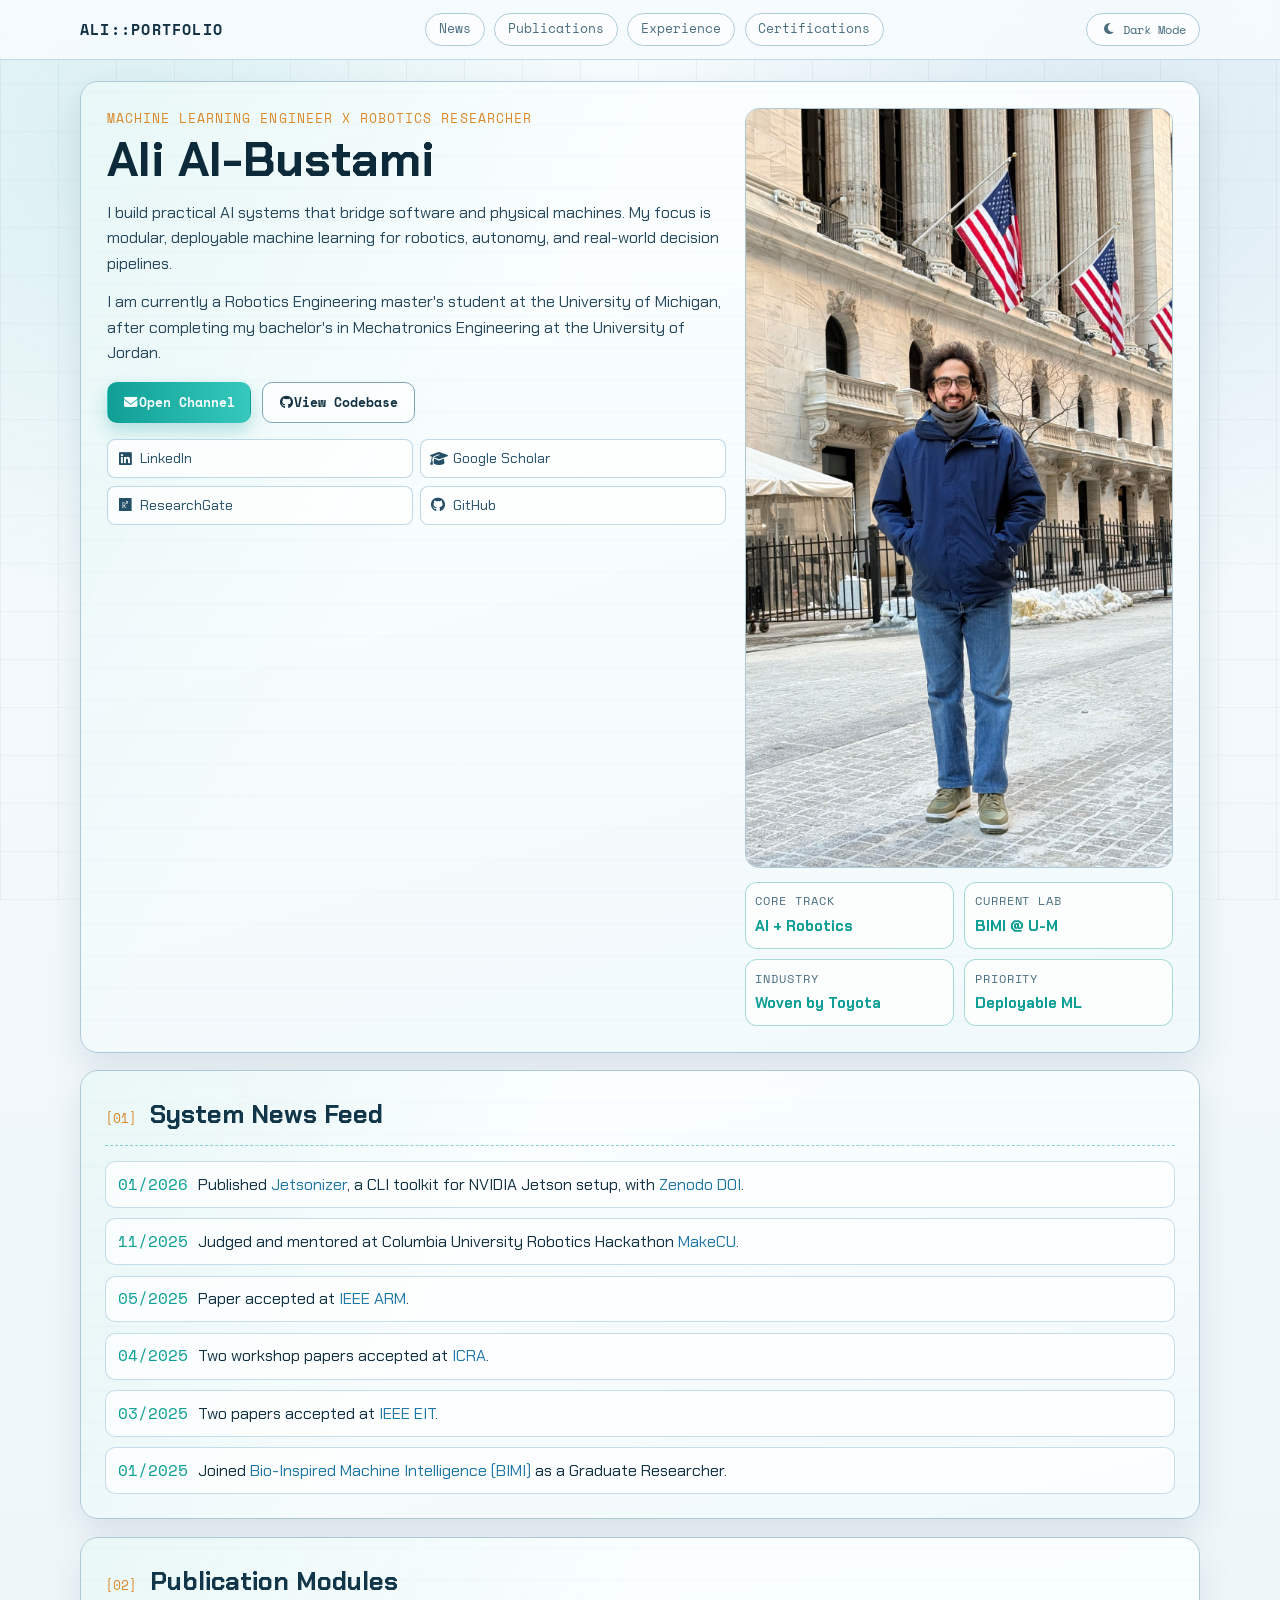
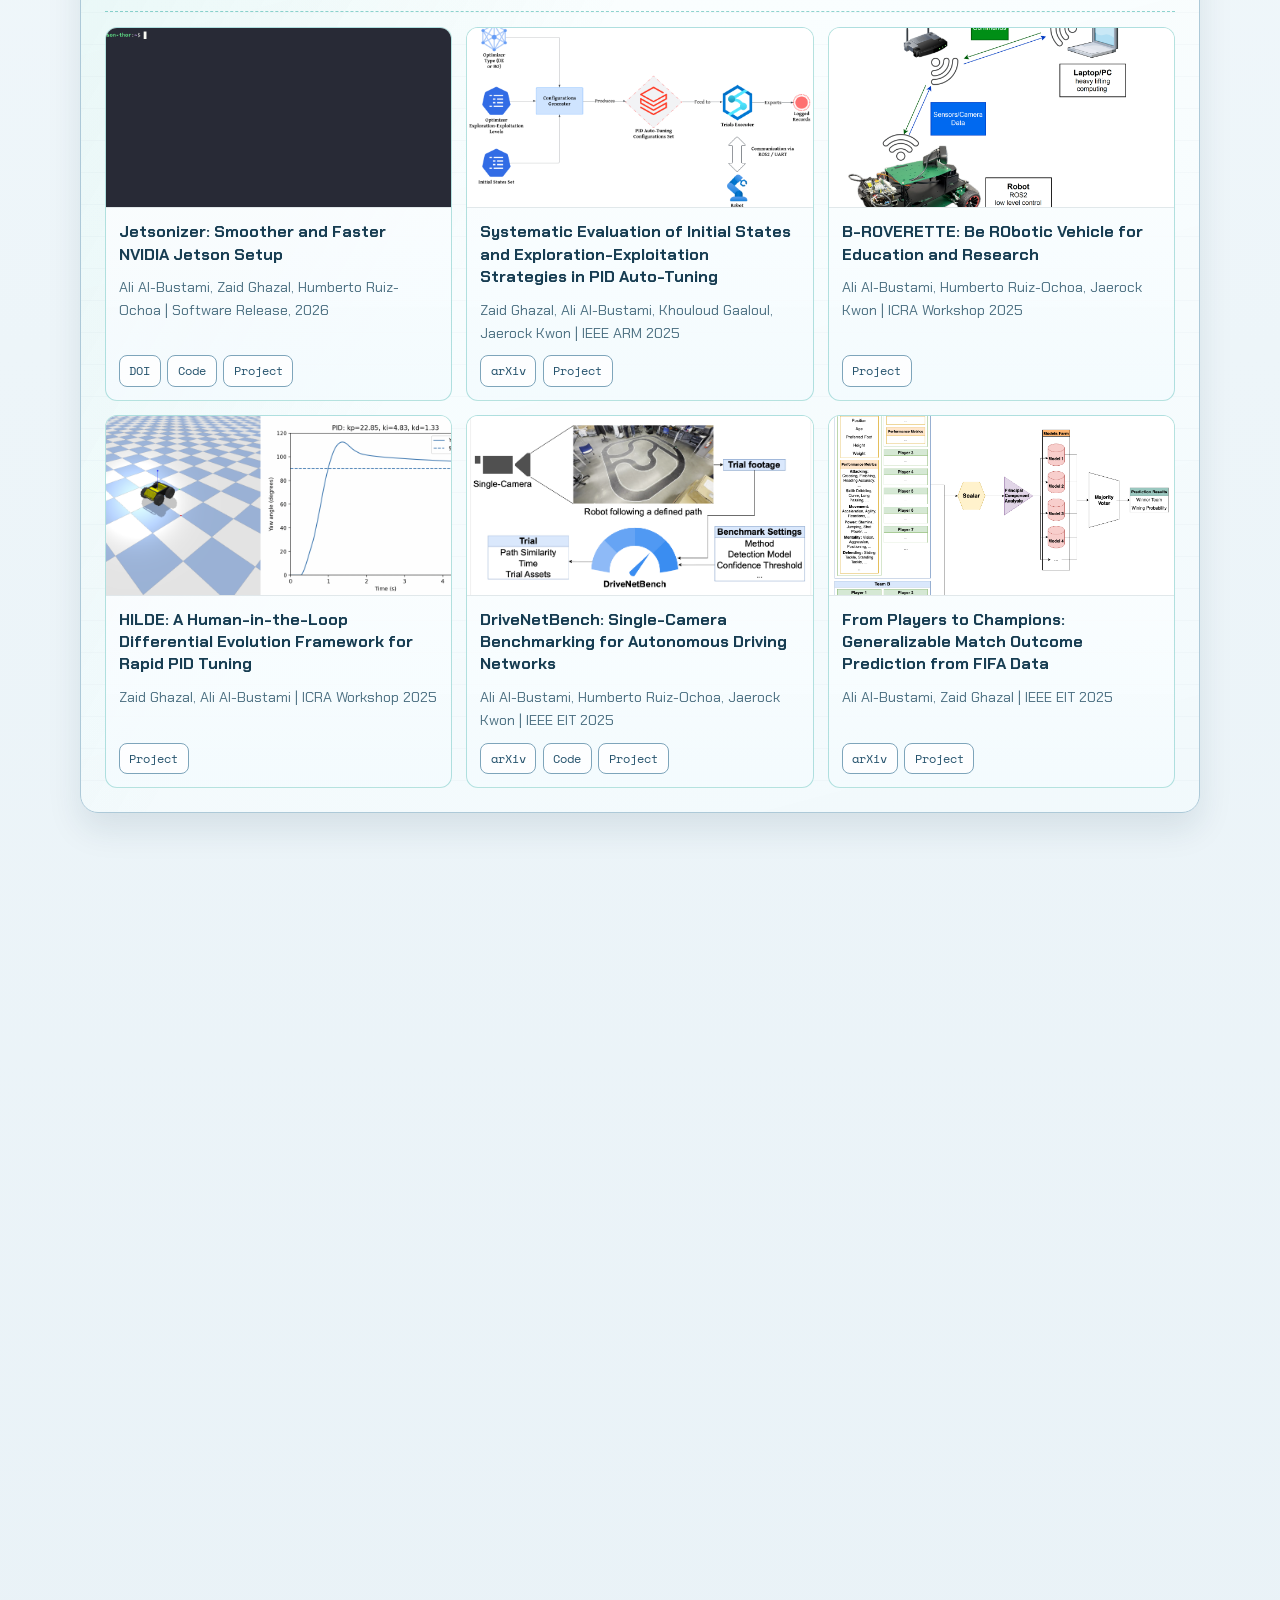
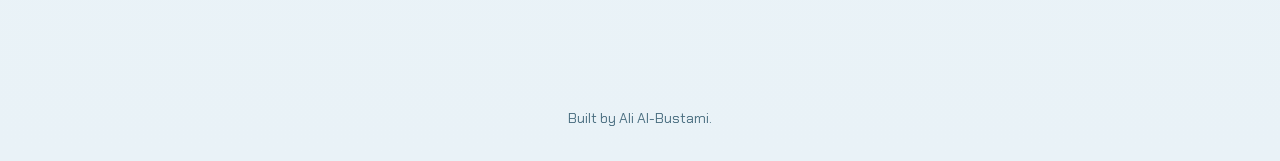
==== commit 6f49b8e0: "update" ====
--- a/index.html
+++ b/index.html
@@ -304,7 +304,7 @@
   </main>
 
   <footer class="shell site-footer">
-    <p>Built by Ali Al-Bustami. Original template inspiration: <a href="https://jonbarron.info/" target="_blank" rel="noopener noreferrer">Jon Barron</a>.</p>
+    <p>Built by Ali Al-Bustami.</p>
   </footer>
 
   <script>
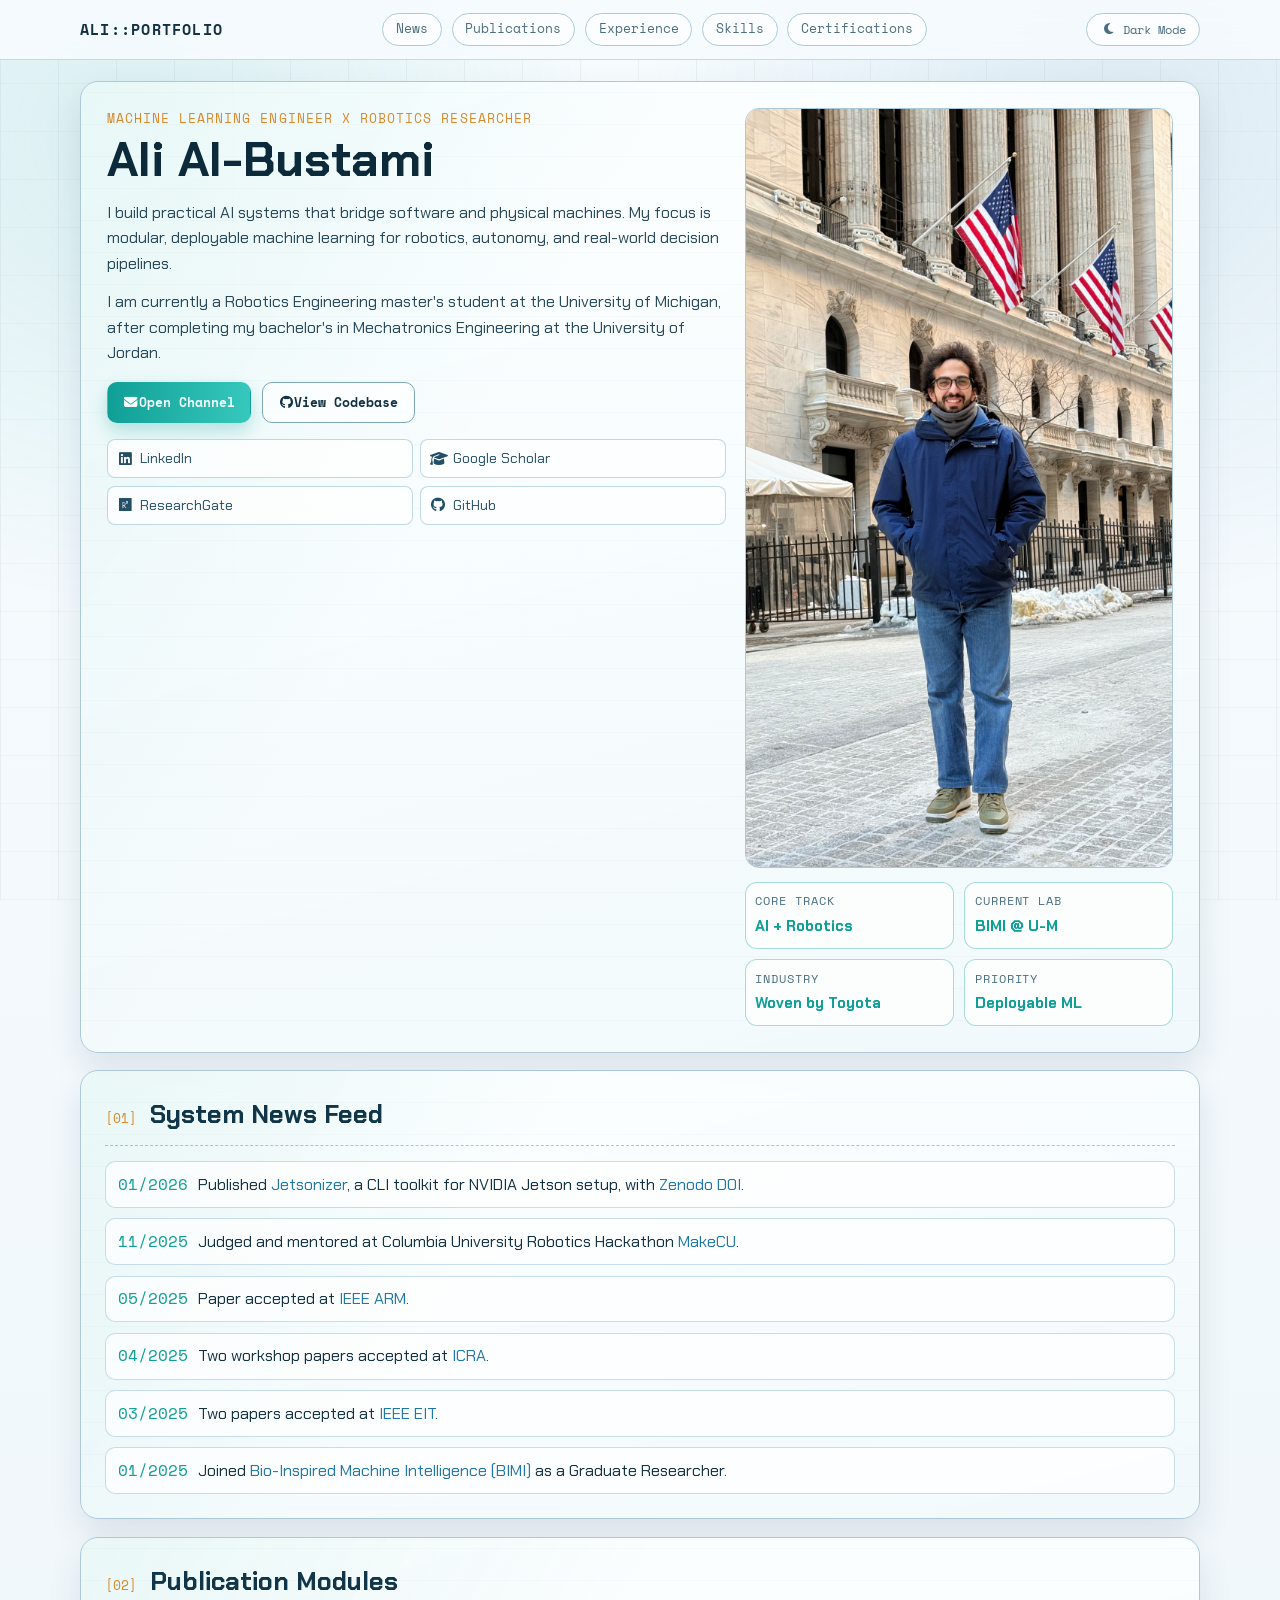
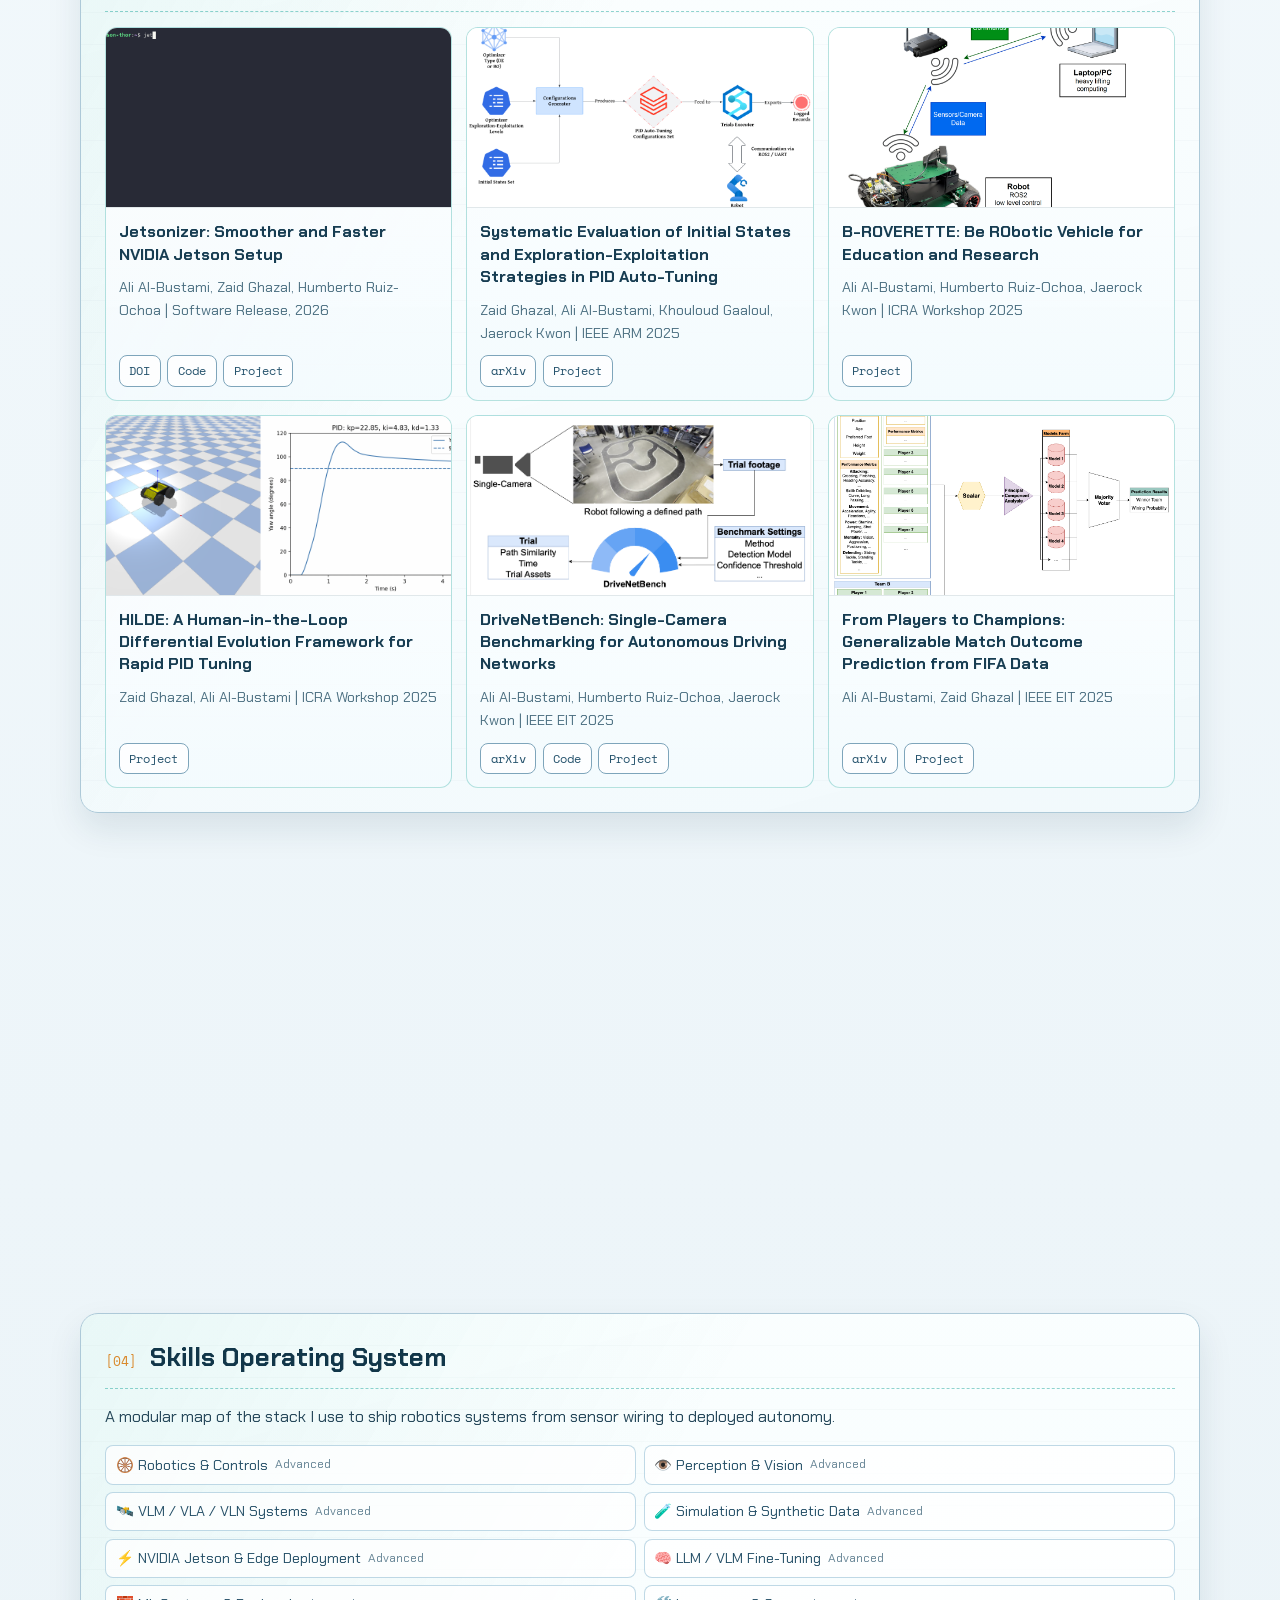
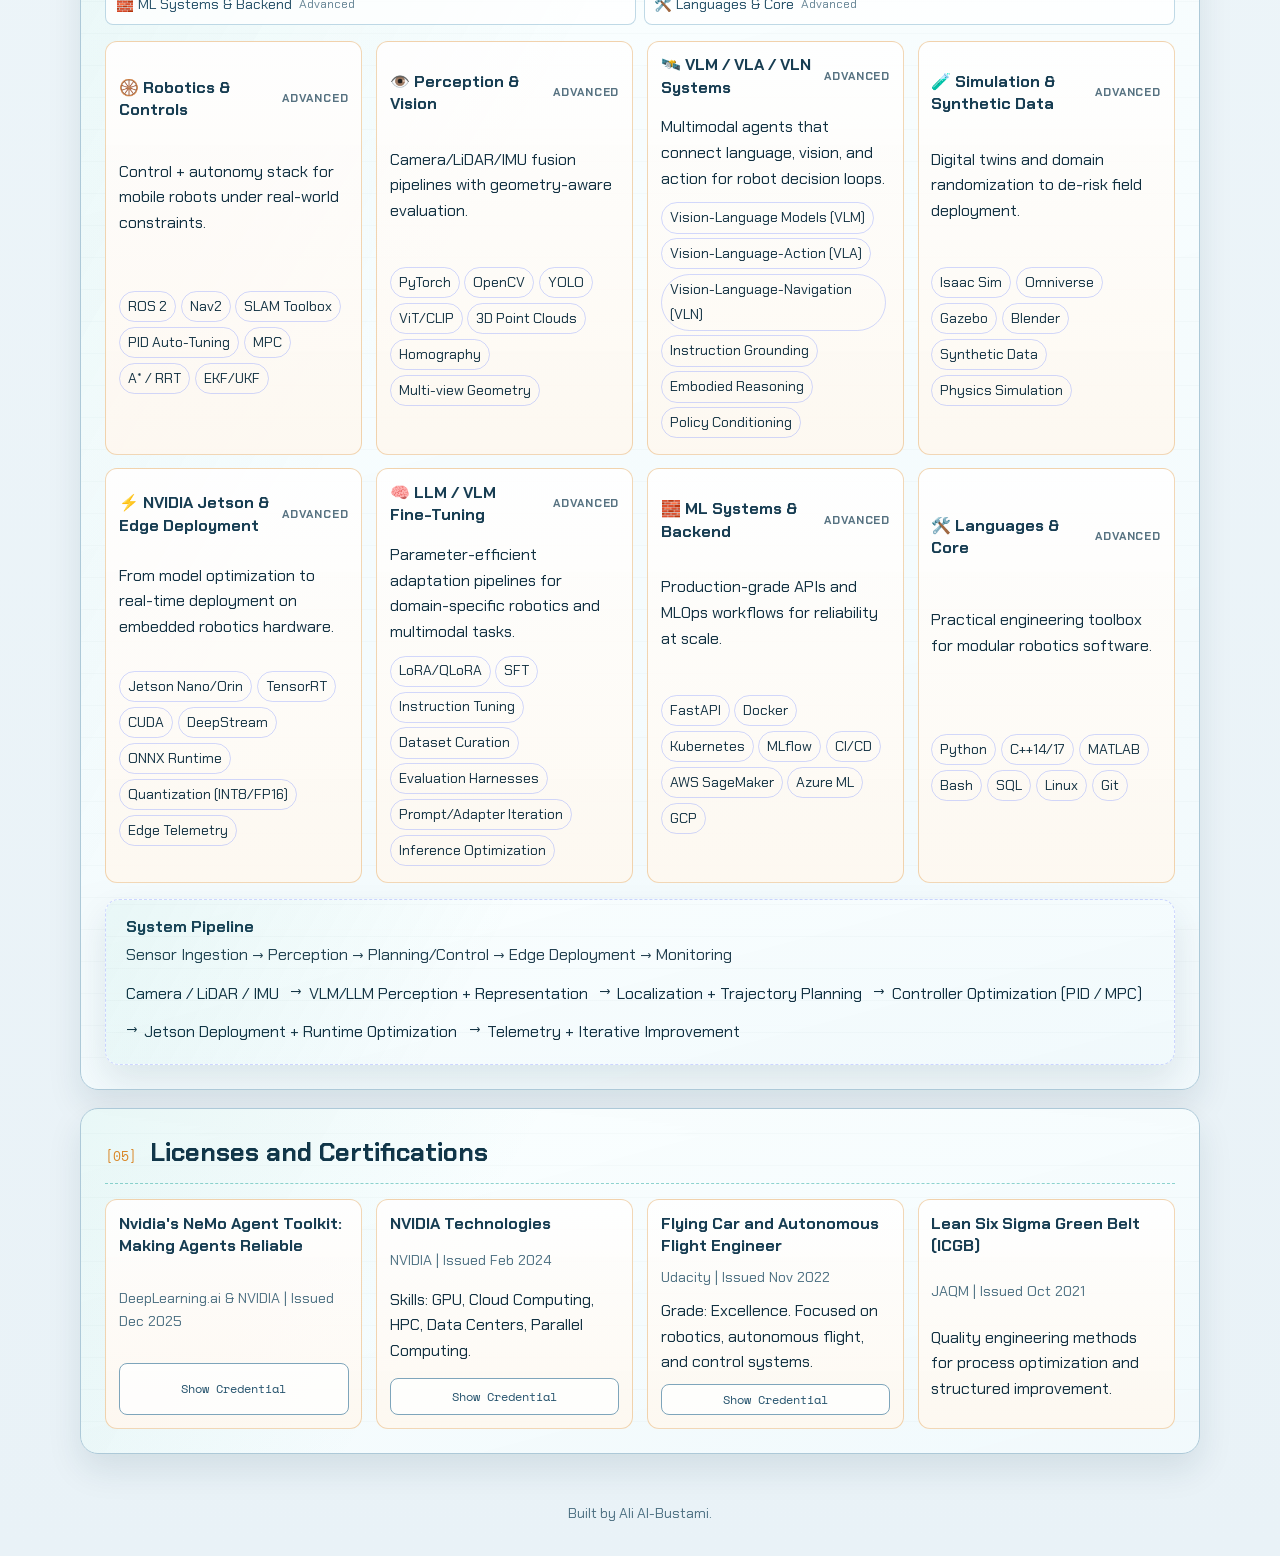
==== commit 409dc618: "update website" ====
--- a/index.html
+++ b/index.html
@@ -25,6 +25,7 @@
         <a href="#news">News</a>
         <a href="#publications">Publications</a>
         <a href="#experience">Experience</a>
+        <a href="#skills">Skills</a>
         <a href="#certifications">Certifications</a>
       </nav>
       <button id="theme-toggle" class="theme-toggle" type="button" aria-label="Switch to dark mode" aria-pressed="false">
@@ -267,9 +268,30 @@
       </div>
     </section>
 
+    <section id="skills" class="module section-block reveal">
+      <header class="section-head">
+        <p class="section-index">[04]</p>
+        <h2>Skills Operating System</h2>
+      </header>
+
+      <p class="lead" style="margin-top:0; margin-bottom:1rem;">
+        A modular map of the stack I use to ship robotics systems from sensor wiring to deployed autonomy.
+      </p>
+
+      <div id="skills-orbit" class="link-grid" aria-label="Skills category overview" style="margin-bottom: 1rem;"></div>
+
+      <div id="skills-modules" class="cert-grid" aria-label="Detailed skills modules"></div>
+
+      <article class="module" style="margin-top: 1rem; padding: 1rem 1.25rem; border-radius: 14px; border: 1px dashed rgba(120,140,255,.35);">
+        <h3 style="margin-top:0;">System Pipeline</h3>
+        <p style="margin:.25rem 0 0; opacity:.92;">Sensor Ingestion → Perception → Planning/Control → Edge Deployment → Monitoring</p>
+        <div id="skills-pipeline" class="card-links" style="margin-top:.65rem;"></div>
+      </article>
+    </section>
+
     <section id="certifications" class="module section-block reveal">
       <header class="section-head">
-        <p class="section-index">[04]</p>
+        <p class="section-index">[05]</p>
         <h2>Licenses and Certifications</h2>
       </header>
 
@@ -354,6 +376,104 @@
         label.textContent = isDark ? 'Light Mode' : 'Dark Mode';
       }
     };
+
+
+
+    const skillsBlueprint = [
+      {
+        icon: '🛞',
+        domain: 'Robotics & Controls',
+        level: 'Advanced',
+        summary: 'Control + autonomy stack for mobile robots under real-world constraints.',
+        stack: ['ROS 2', 'Nav2', 'SLAM Toolbox', 'PID Auto-Tuning', 'MPC', 'A* / RRT', 'EKF/UKF']
+      },
+      {
+        icon: '👁️',
+        domain: 'Perception & Vision',
+        level: 'Advanced',
+        summary: 'Camera/LiDAR/IMU fusion pipelines with geometry-aware evaluation.',
+        stack: ['PyTorch', 'OpenCV', 'YOLO', 'ViT/CLIP', '3D Point Clouds', 'Homography', 'Multi-view Geometry']
+      },
+      {
+        icon: '🛰️',
+        domain: 'VLM / VLA / VLN Systems',
+        level: 'Advanced',
+        summary: 'Multimodal agents that connect language, vision, and action for robot decision loops.',
+        stack: ['Vision-Language Models (VLM)', 'Vision-Language-Action (VLA)', 'Vision-Language-Navigation (VLN)', 'Instruction Grounding', 'Embodied Reasoning', 'Policy Conditioning']
+      },
+      {
+        icon: '🧪',
+        domain: 'Simulation & Synthetic Data',
+        level: 'Advanced',
+        summary: 'Digital twins and domain randomization to de-risk field deployment.',
+        stack: ['Isaac Sim', 'Omniverse', 'Gazebo', 'Blender', 'Synthetic Data', 'Physics Simulation']
+      },
+      {
+        icon: '⚡',
+        domain: 'NVIDIA Jetson & Edge Deployment',
+        level: 'Advanced',
+        summary: 'From model optimization to real-time deployment on embedded robotics hardware.',
+        stack: ['Jetson Nano/Orin', 'TensorRT', 'CUDA', 'DeepStream', 'ONNX Runtime', 'Quantization (INT8/FP16)', 'Edge Telemetry']
+      },
+      {
+        icon: '🧠',
+        domain: 'LLM / VLM Fine-Tuning',
+        level: 'Advanced',
+        summary: 'Parameter-efficient adaptation pipelines for domain-specific robotics and multimodal tasks.',
+        stack: ['LoRA/QLoRA', 'SFT', 'Instruction Tuning', 'Dataset Curation', 'Evaluation Harnesses', 'Prompt/Adapter Iteration', 'Inference Optimization']
+      },
+      {
+        icon: '🧱',
+        domain: 'ML Systems & Backend',
+        level: 'Advanced',
+        summary: 'Production-grade APIs and MLOps workflows for reliability at scale.',
+        stack: ['FastAPI', 'Docker', 'Kubernetes', 'MLflow', 'CI/CD', 'AWS SageMaker', 'Azure ML', 'GCP']
+      },
+      {
+        icon: '🛠️',
+        domain: 'Languages & Core',
+        level: 'Advanced',
+        summary: 'Practical engineering toolbox for modular robotics software.',
+        stack: ['Python', 'C++14/17', 'MATLAB', 'Bash', 'SQL', 'Linux', 'Git']
+      }
+    ];
+
+    const renderSkillsOS = () => {
+      const orbit = document.getElementById('skills-orbit');
+      const modules = document.getElementById('skills-modules');
+      const pipeline = document.getElementById('skills-pipeline');
+      if (!orbit || !modules || !pipeline) return;
+
+      orbit.innerHTML = skillsBlueprint
+        .map(({ icon, domain, level }) => `<li><a href="#skills" aria-label="${domain}"><span>${icon} ${domain}</span><span style="opacity:.7; font-size:.85em;">${level}</span></a></li>`)
+        .join('');
+
+      modules.innerHTML = skillsBlueprint
+        .map(({ icon, domain, summary, stack, level }) => `
+          <article class="cert-card">
+            <h3 style="display:flex; justify-content:space-between; gap:.75rem; align-items:center; margin-bottom:.4rem;">
+              <span>${icon} ${domain}</span>
+              <span style="font-size:.72em; letter-spacing:.08em; opacity:.72; text-transform:uppercase;">${level}</span>
+            </h3>
+            <p style="margin-top:0;">${summary}</p>
+            <p style="margin-bottom:0; line-height:1.8;">
+              ${stack.map(item => `<span style="display:inline-block; margin:.15rem .3rem .15rem 0; padding:.12rem .5rem; border:1px solid rgba(127,146,255,.35); border-radius:999px; font-size:.88em;">${item}</span>`).join('')}
+            </p>
+          </article>
+        `)
+        .join('');
+
+      pipeline.innerHTML = [
+        'Camera / LiDAR / IMU',
+        'VLM/LLM Perception + Representation',
+        'Localization + Trajectory Planning',
+        'Controller Optimization (PID / MPC)',
+        'Jetson Deployment + Runtime Optimization',
+        'Telemetry + Iterative Improvement'
+      ].map(step => `<span style="display:inline-block; margin:.2rem .3rem .2rem 0;">${step}</span>`).join('<span aria-hidden="true"> → </span>');
+    };
+
+    renderSkillsOS();
 
     const storedTheme = localStorage.getItem(themeStorageKey);
     const prefersDark = window.matchMedia('(prefers-color-scheme: dark)').matches;
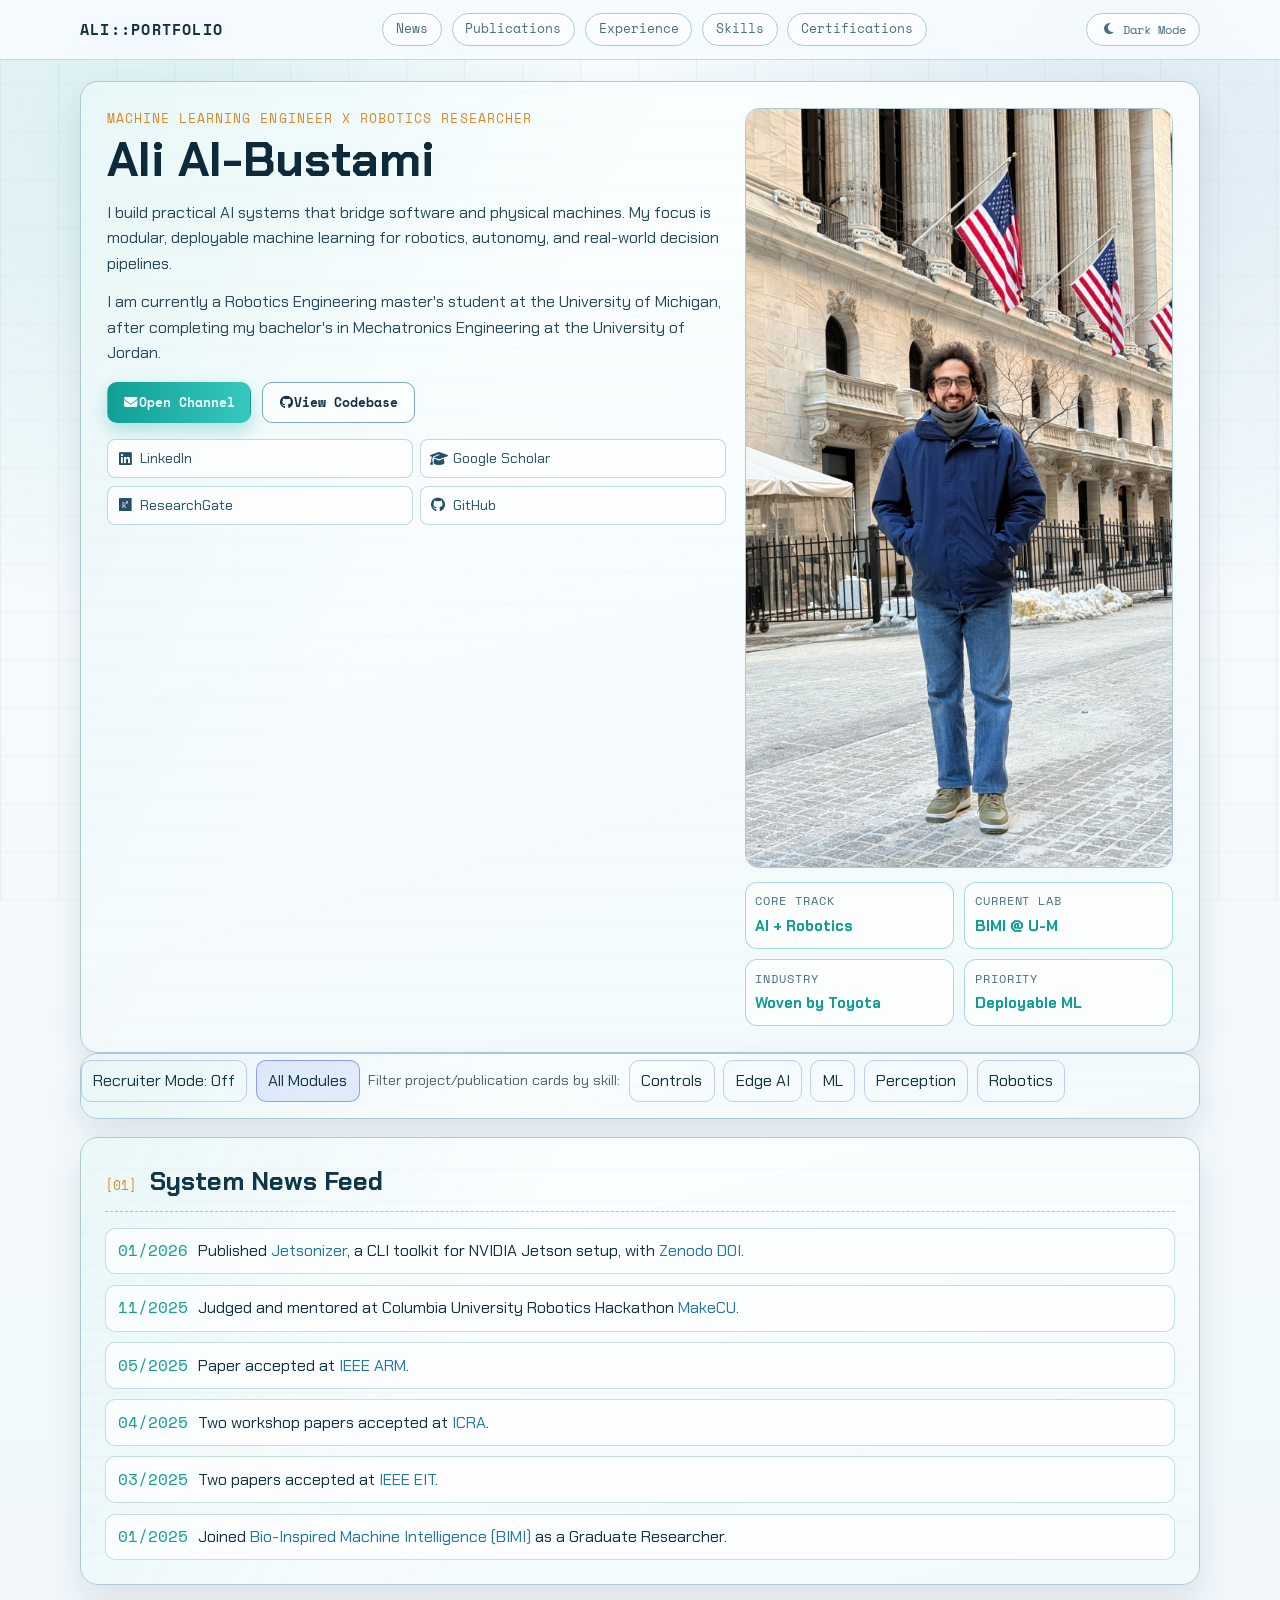
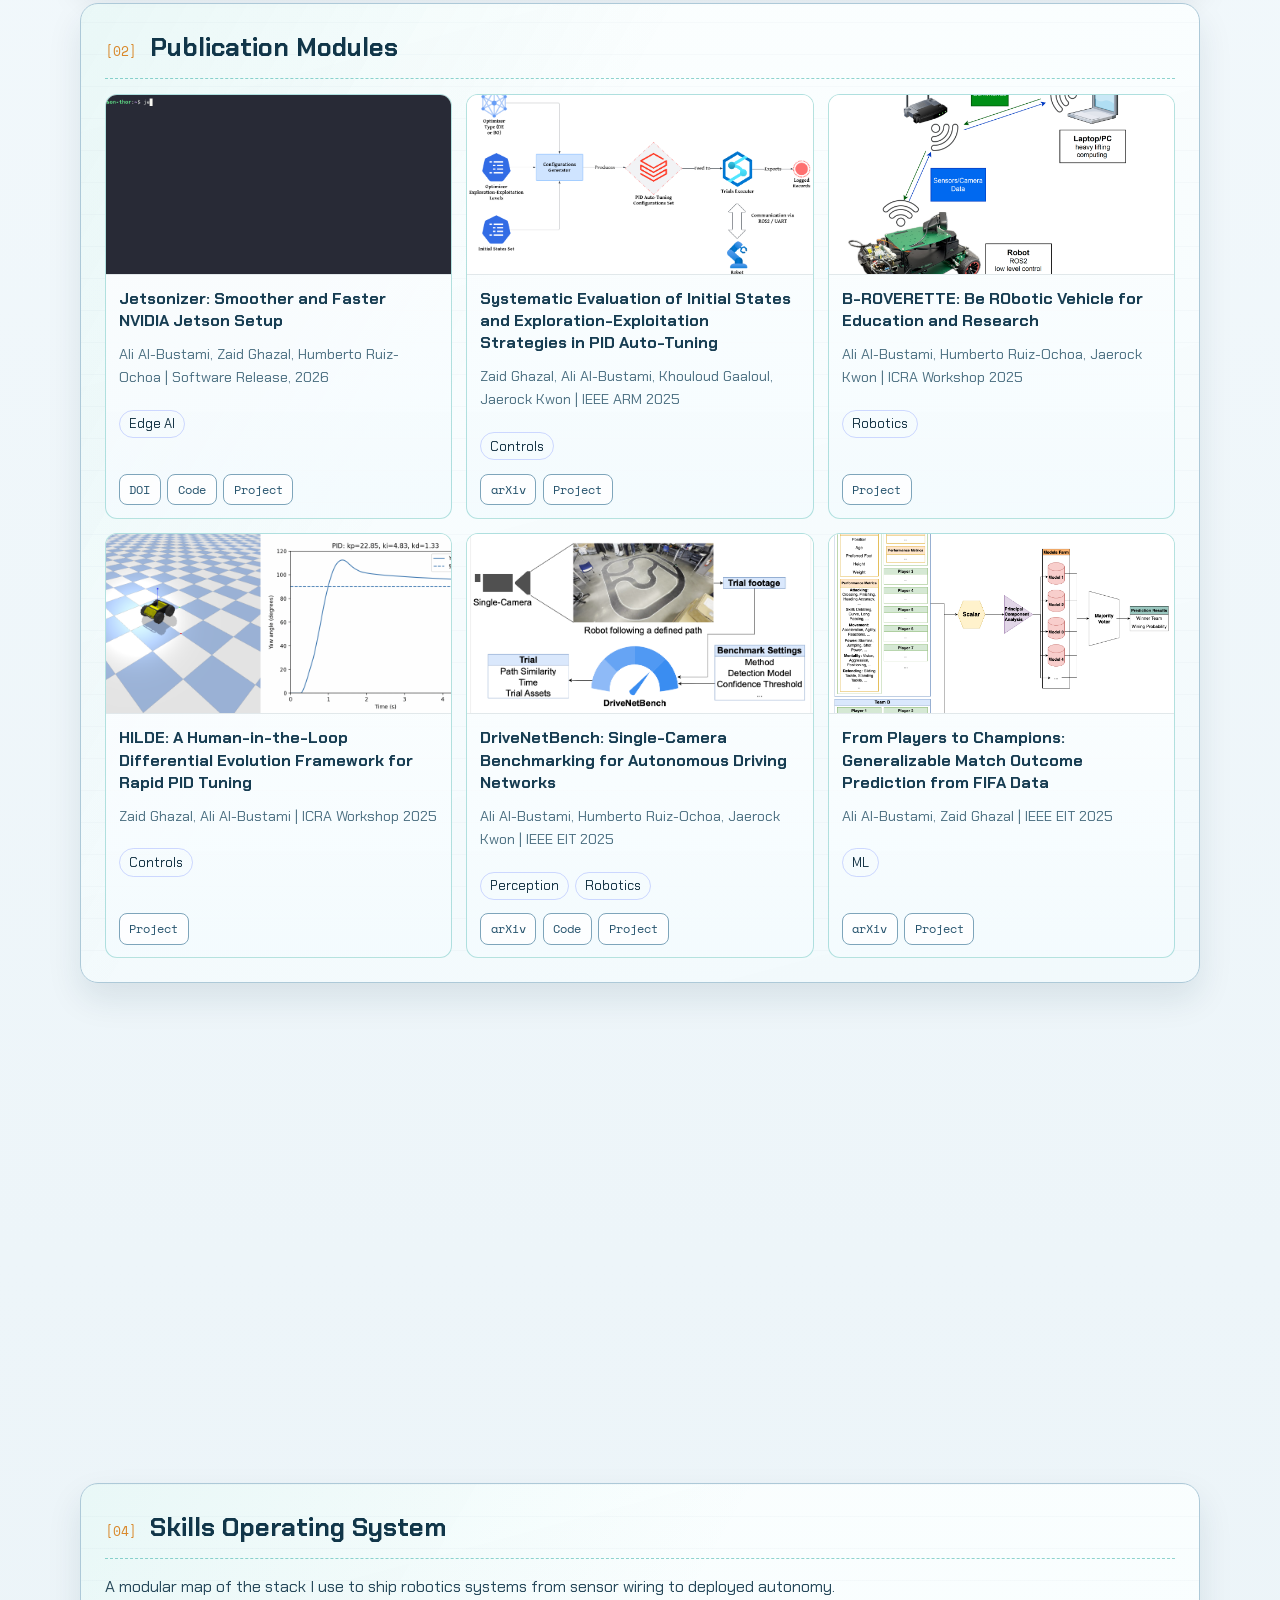
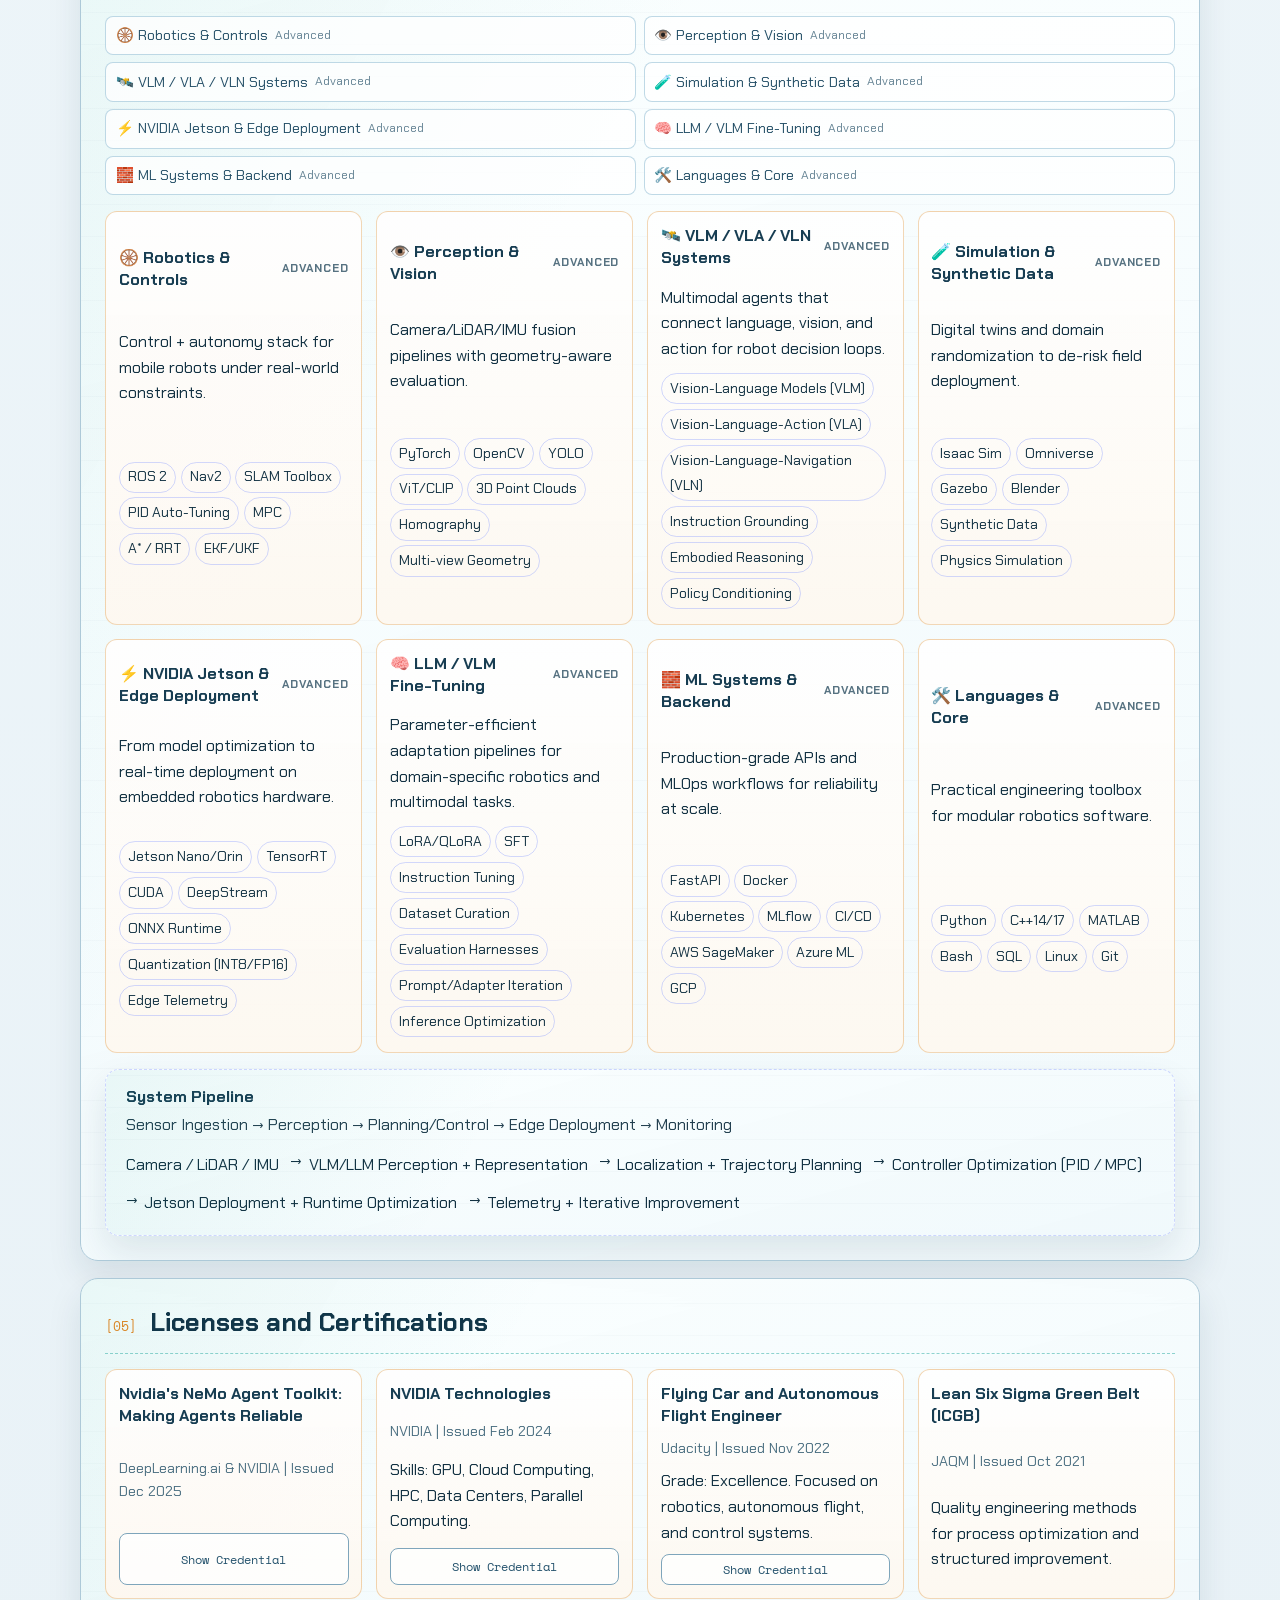
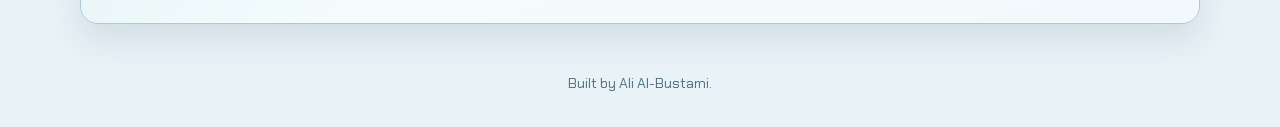
==== commit 23dd7a4c: "update" ====
--- a/index.html
+++ b/index.html
@@ -13,6 +13,18 @@
   <link href="https://fonts.googleapis.com/css2?family=Chakra+Petch:wght@400;500;600;700&family=Space+Mono:wght@400;700&display=swap" rel="stylesheet">
   <link rel="stylesheet" href="https://cdnjs.cloudflare.com/ajax/libs/font-awesome/6.5.2/css/all.min.css">
   <link rel="stylesheet" href="stylesheet.css">
+
+  <style>
+    .skill-chip{display:inline-block; margin:.2rem .35rem .2rem 0; padding:.16rem .56rem; border:1px solid rgba(127,146,255,.35); border-radius:999px; font-size:.82rem; transition:transform .2s ease, box-shadow .2s ease, border-color .2s ease;}
+    .skill-chip:hover{transform:translateY(-2px) scale(1.03); box-shadow:0 6px 16px rgba(100,120,255,.22); border-color:rgba(140,160,255,.7)}
+    .control-panel{display:flex;flex-wrap:wrap;gap:.55rem;align-items:center;margin:0 0 1rem 0}
+    .control-btn{border:1px solid rgba(127,146,255,.45);background:transparent;color:inherit;padding:.45rem .7rem;border-radius:10px;cursor:pointer;font:inherit}
+    .control-btn.active{background:rgba(120,140,255,.15);border-color:rgba(120,140,255,.8)}
+    body.recruiter-mode #news{display:none}
+    body.recruiter-mode .lead:last-of-type{display:none}
+    body.recruiter-mode .pub-card img{max-height:150px;object-fit:cover}
+  </style>
+
 </head>
 
 <body>
@@ -115,6 +127,15 @@
       </aside>
     </section>
 
+    <section class="module reveal" aria-label="Portfolio controls" style="padding-top:.4rem;">
+      <div class="control-panel">
+        <button id="recruiter-toggle" class="control-btn" type="button" aria-pressed="false">Recruiter Mode: Off</button>
+        <button id="filter-all" class="control-btn active" type="button" data-filter="all">All Modules</button>
+        <span style="opacity:.75; font-size:.92rem;">Filter project/publication cards by skill:</span>
+        <div id="skill-filters" class="control-panel" style="margin:0;"></div>
+      </div>
+    </section>
+
     <section id="news" class="module section-block reveal">
       <header class="section-head">
         <p class="section-index">[01]</p>
@@ -475,6 +496,79 @@
 
     renderSkillsOS();
 
+
+
+    const inferTags = (title) => {
+      const t = title.toLowerCase();
+      const tags = [];
+      if (/jetson|tensorrt|edge/.test(t)) tags.push('Edge AI');
+      if (/pid|control|hilde/.test(t)) tags.push('Controls');
+      if (/drive|vision|camera|benchmark/.test(t)) tags.push('Perception');
+      if (/rover|robot|autonomous/.test(t)) tags.push('Robotics');
+      if (/fifa|prediction/.test(t)) tags.push('ML');
+      if (!tags.length) tags.push('Systems');
+      return tags;
+    };
+
+    const setupCardFilters = () => {
+      const cards = [...document.querySelectorAll('.pub-card')];
+      const filterWrap = document.getElementById('skill-filters');
+      const allBtn = document.getElementById('filter-all');
+      if (!cards.length || !filterWrap || !allBtn) return;
+
+      const allTags = new Set();
+      cards.forEach((card) => {
+        const title = card.querySelector('h3')?.textContent || '';
+        const tags = inferTags(title);
+        card.dataset.tags = tags.join(',');
+        tags.forEach(t => allTags.add(t));
+        const meta = card.querySelector('.pub-meta');
+        if (meta) {
+          const chips = document.createElement('p');
+          chips.style.margin = '.45rem 0 0';
+          chips.innerHTML = tags.map(tag => `<span class="skill-chip">${tag}</span>`).join('');
+          meta.insertAdjacentElement('afterend', chips);
+        }
+      });
+
+      [...allTags].sort().forEach((tag) => {
+        const b = document.createElement('button');
+        b.type = 'button';
+        b.className = 'control-btn';
+        b.dataset.filter = tag;
+        b.textContent = tag;
+        filterWrap.appendChild(b);
+      });
+
+      const setActive = (filter) => {
+        document.querySelectorAll('[data-filter]').forEach((btn) => btn.classList.toggle('active', btn.dataset.filter === filter));
+        cards.forEach((card) => {
+          const tags = (card.dataset.tags || '').split(',');
+          card.style.display = filter === 'all' || tags.includes(filter) ? '' : 'none';
+        });
+      };
+
+      document.addEventListener('click', (e) => {
+        const btn = e.target.closest('[data-filter]');
+        if (!btn) return;
+        setActive(btn.dataset.filter || 'all');
+      });
+      setActive('all');
+    };
+
+    const setupRecruiterMode = () => {
+      const btn = document.getElementById('recruiter-toggle');
+      if (!btn) return;
+      btn.addEventListener('click', () => {
+        const on = document.body.classList.toggle('recruiter-mode');
+        btn.textContent = `Recruiter Mode: ${on ? 'On' : 'Off'}`;
+        btn.setAttribute('aria-pressed', String(on));
+      });
+    };
+
+    setupCardFilters();
+    setupRecruiterMode();
+
     const storedTheme = localStorage.getItem(themeStorageKey);
     const prefersDark = window.matchMedia('(prefers-color-scheme: dark)').matches;
     setTheme(storedTheme || (prefersDark ? 'dark' : 'light'));
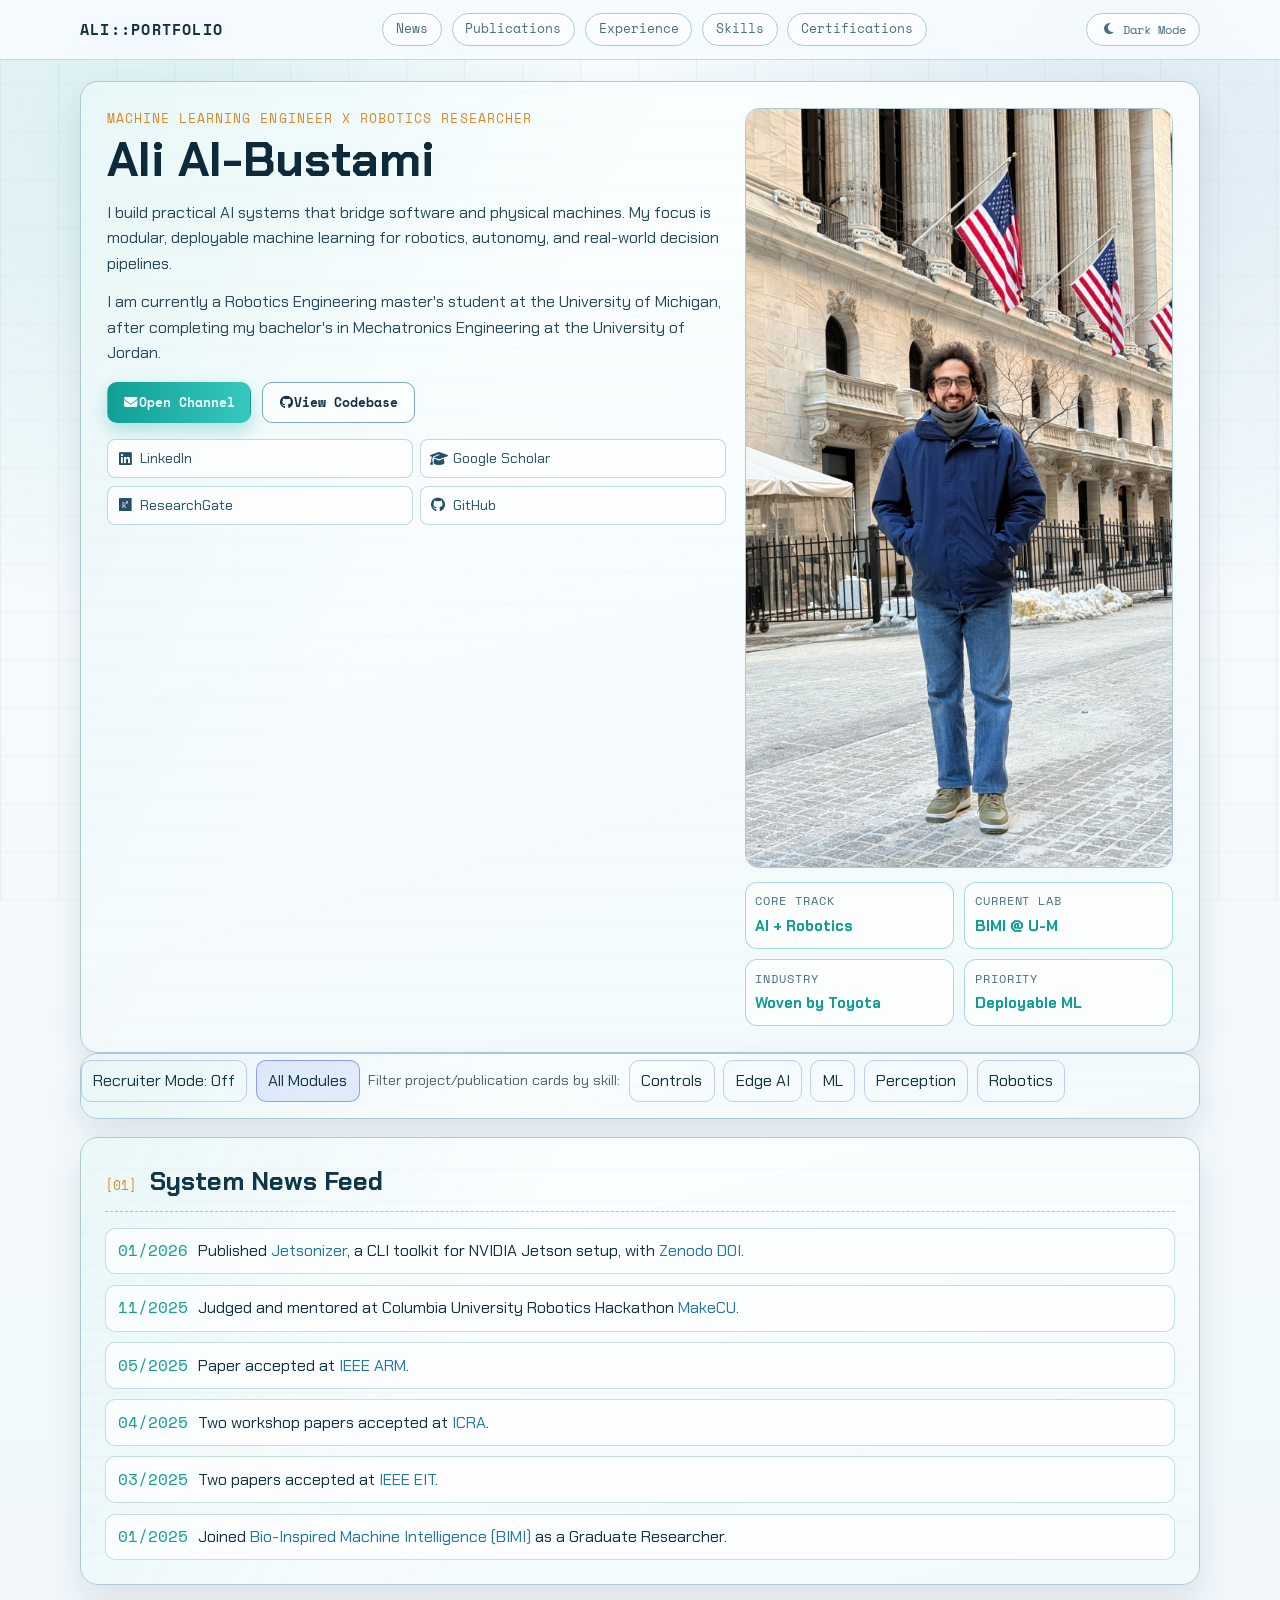
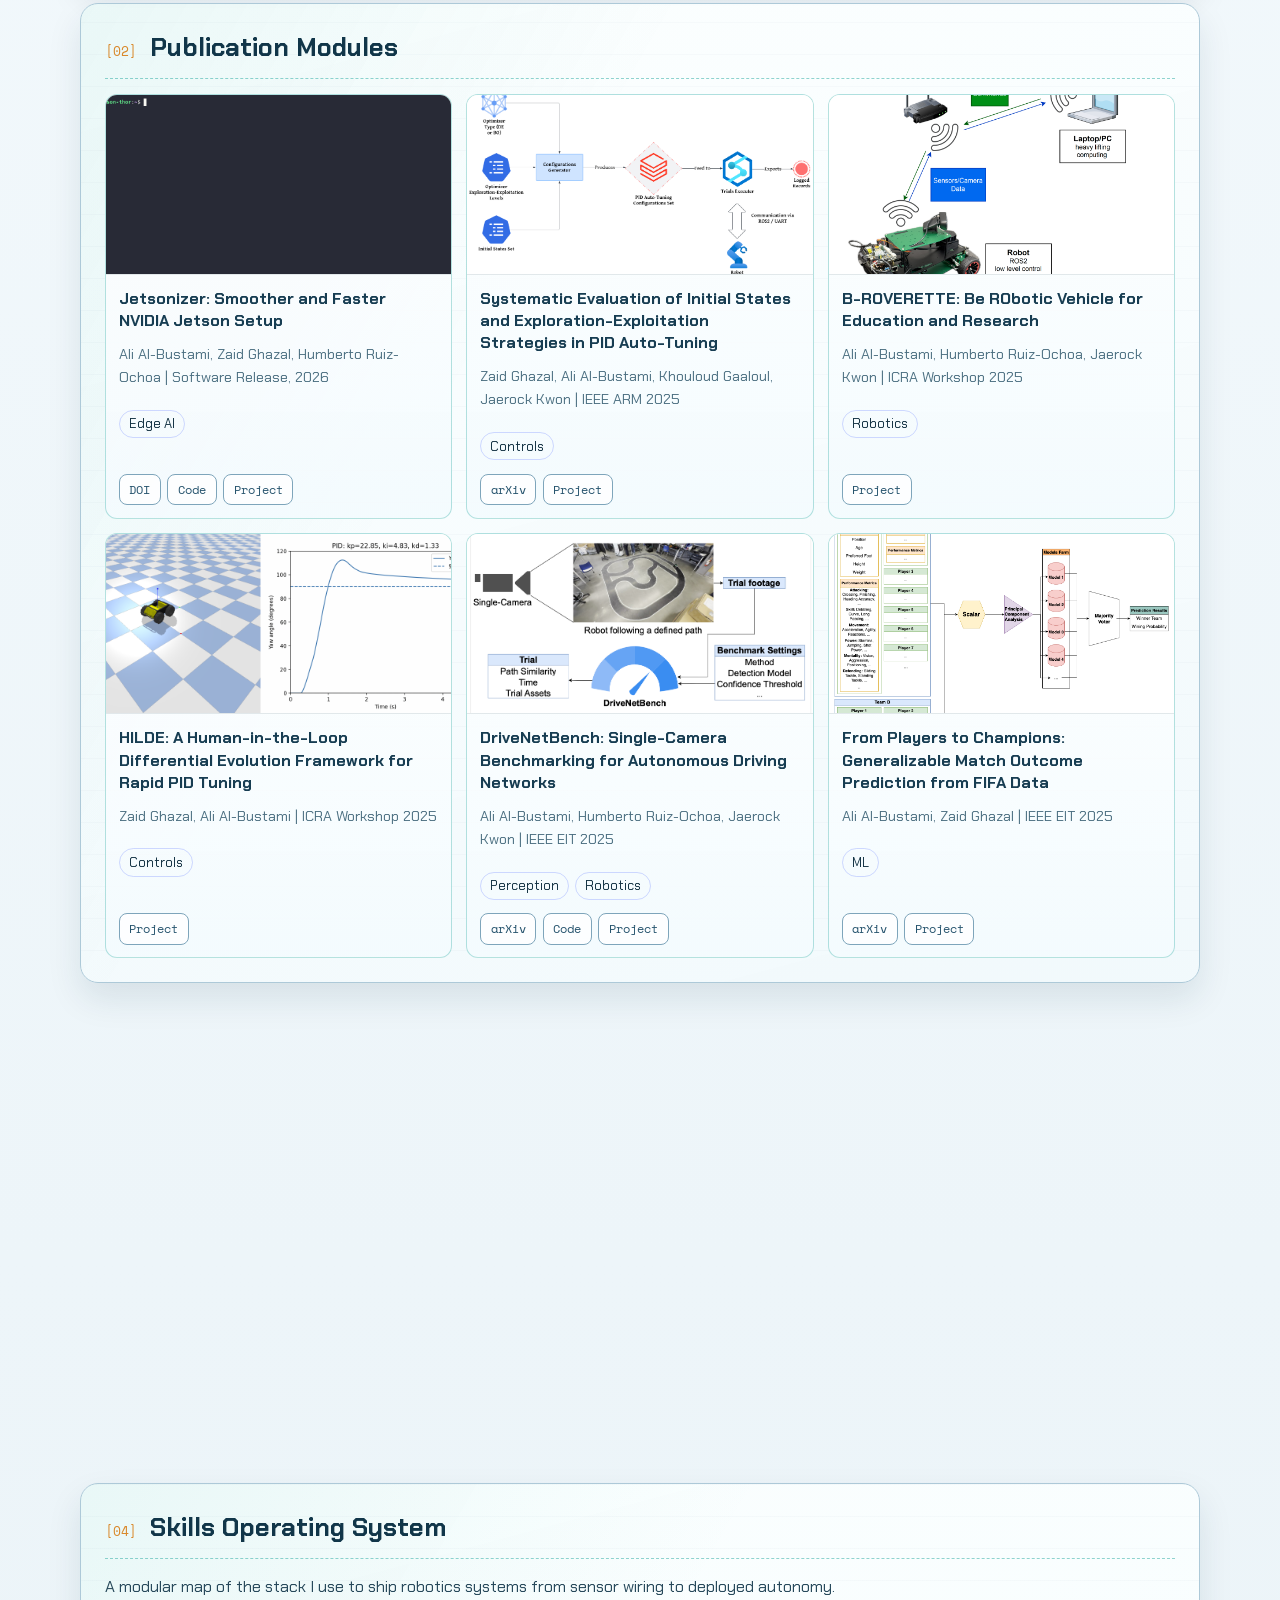
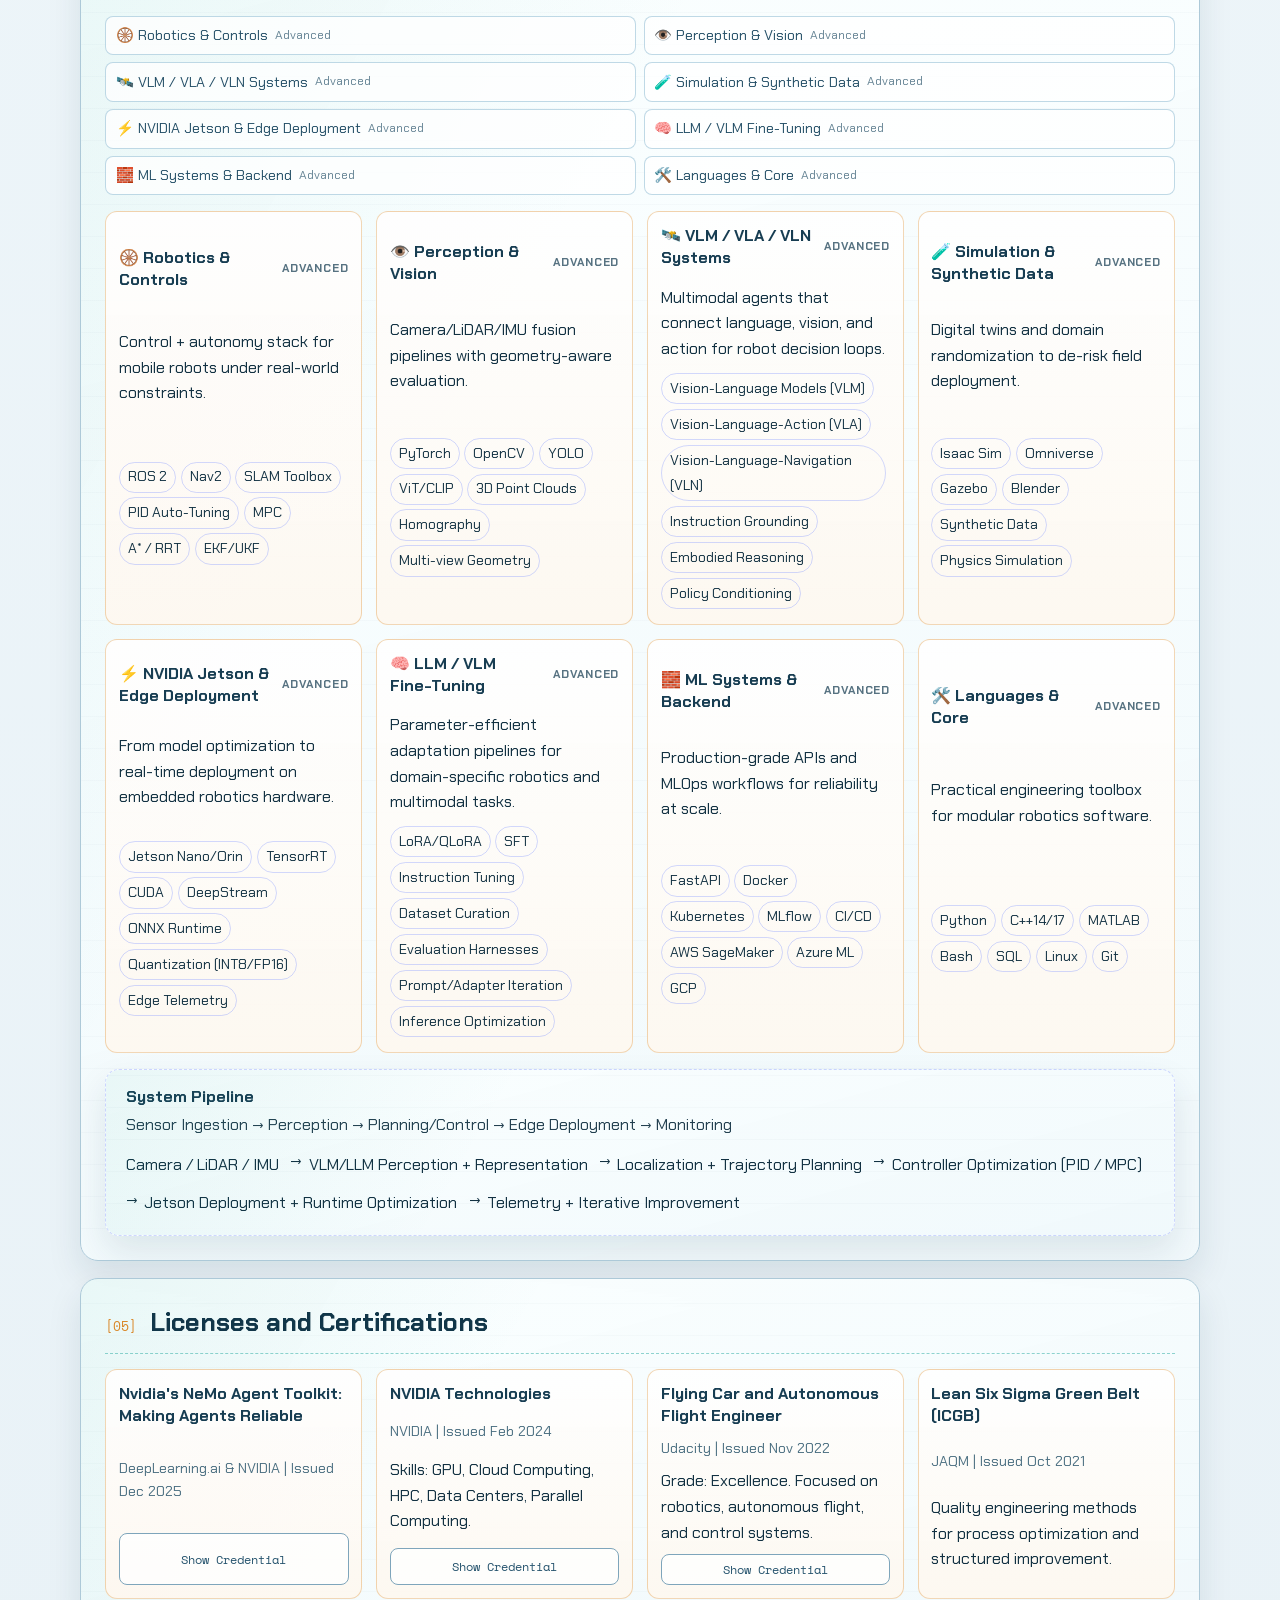
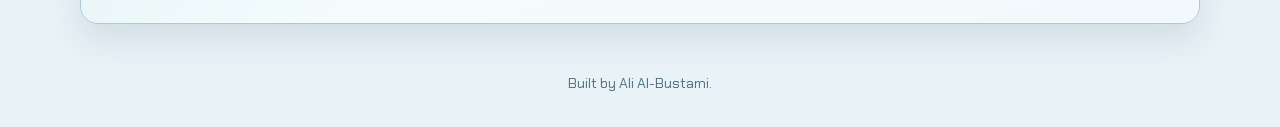
==== commit cae474a9: "add google analytics" ====
--- a/index.html
+++ b/index.html
@@ -1,6 +1,15 @@
 <!DOCTYPE html>
 <html lang="en">
 <head>
+  <!-- Google tag (gtag.js) -->
+  <script async src="https://www.googletagmanager.com/gtag/js?id=G-0WFNJ5SGGD"></script>
+  <script>
+    window.dataLayer = window.dataLayer || [];
+    function gtag(){dataLayer.push(arguments);}
+    gtag('js', new Date());
+
+    gtag('config', 'G-0WFNJ5SGGD');
+  </script>
   <meta charset="UTF-8">
   <meta name="viewport" content="width=device-width, initial-scale=1">
   <meta name="author" content="Ali Al-Bustami">
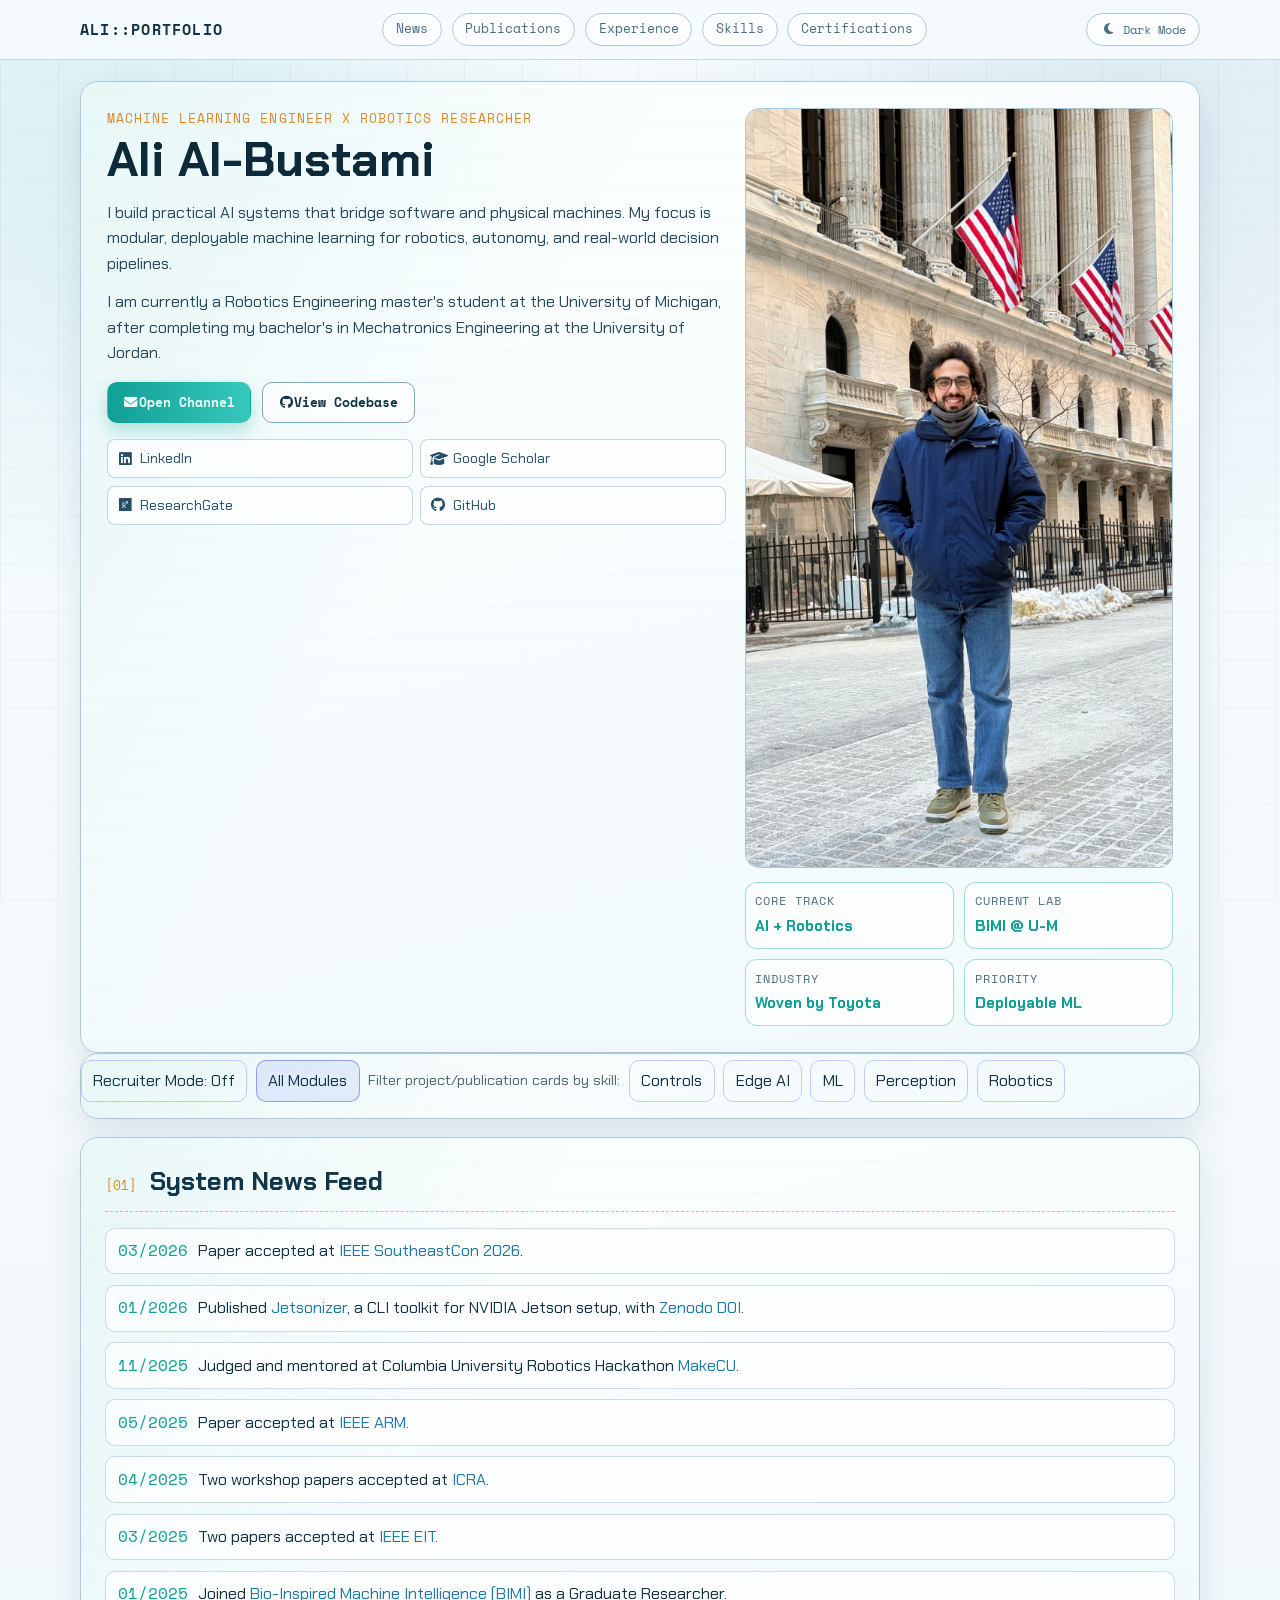
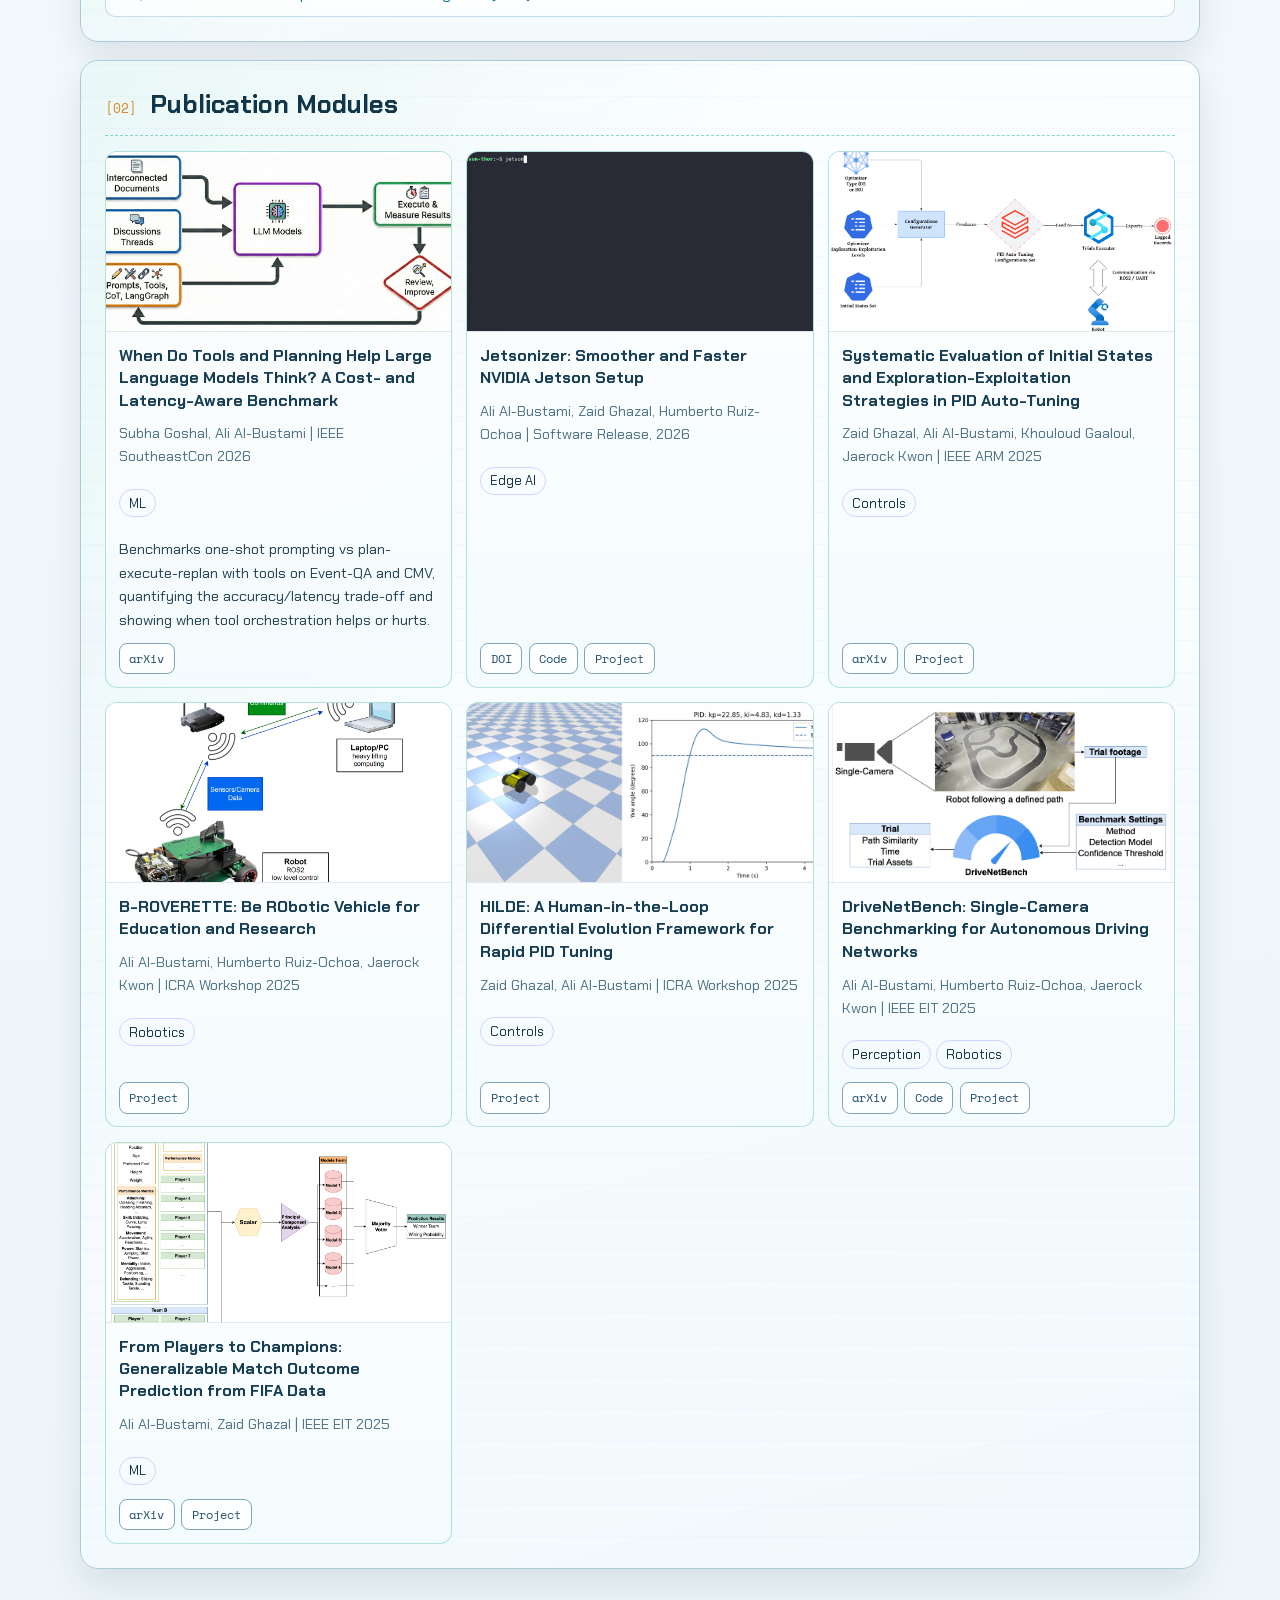
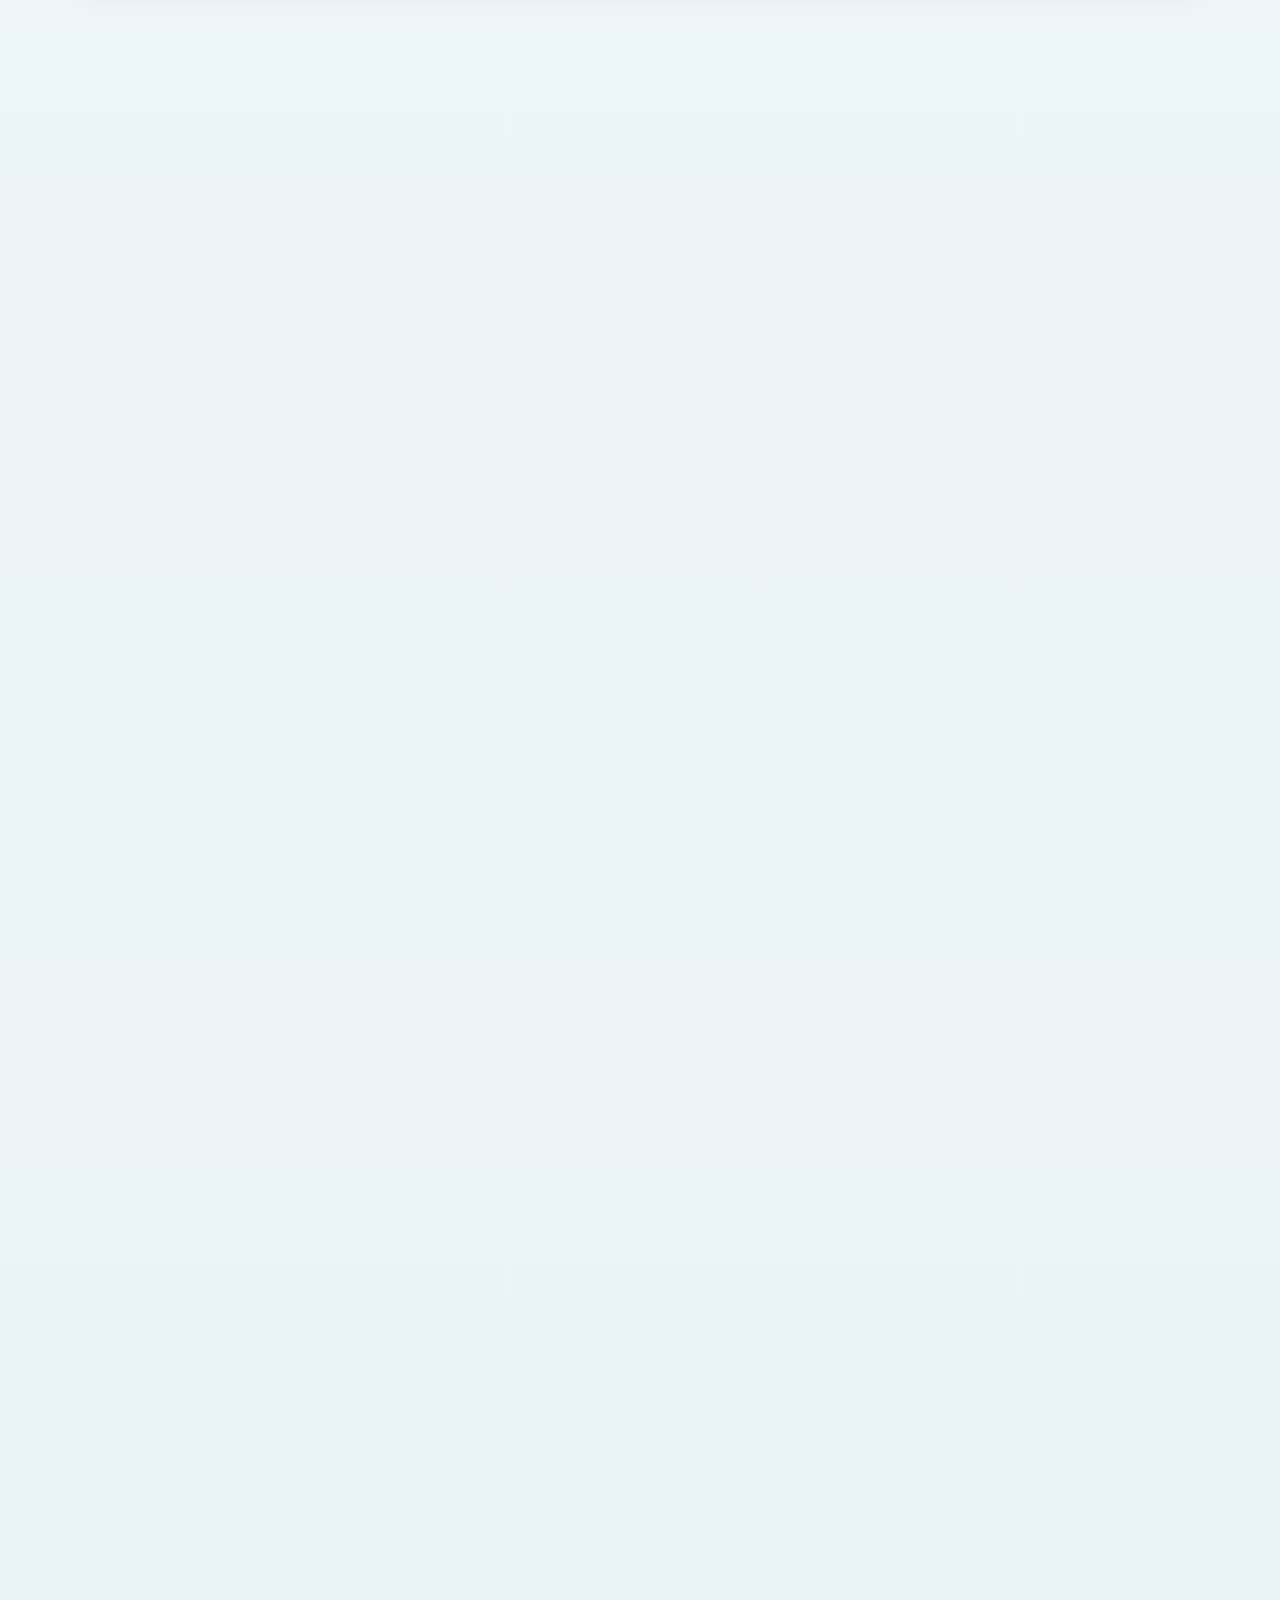
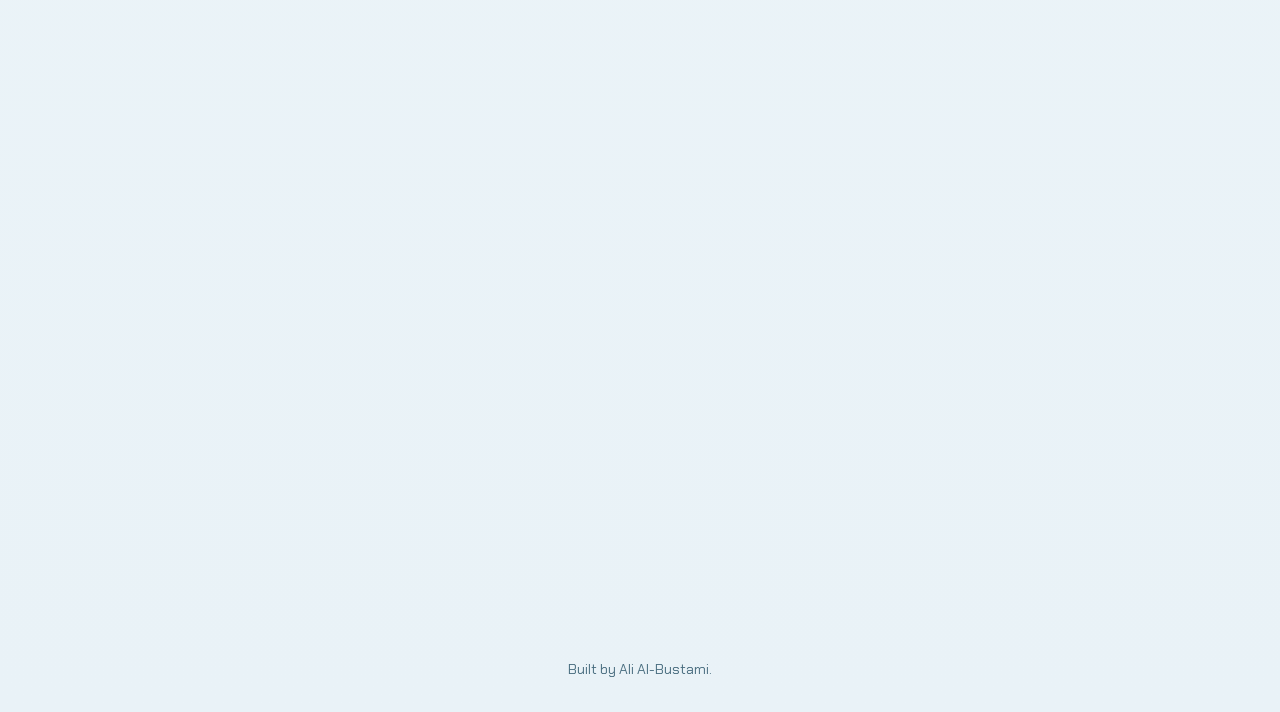
==== commit 9fff9270: "add paper" ====
--- a/index.html
+++ b/index.html
@@ -152,6 +152,7 @@
       </header>
 
       <ul class="news-list">
+        <li><span class="news-date">03/2026</span> Paper accepted at <a href="https://ieeesoutheastcon.org/" target="_blank" rel="noopener noreferrer">IEEE SoutheastCon 2026</a>.</li>
         <li><span class="news-date">01/2026</span> Published <a href="https://github.com/alibustami/Jetsonizer" target="_blank" rel="noopener noreferrer">Jetsonizer</a>, a CLI toolkit for NVIDIA Jetson setup, with <a href="https://doi.org/10.5281/zenodo.18181257" target="_blank" rel="noopener noreferrer">Zenodo DOI</a>.</li>
         <li><span class="news-date">11/2025</span> Judged and mentored at Columbia University Robotics Hackathon <a href="https://www.makecu.dev/" target="_blank" rel="noopener noreferrer">MakeCU</a>.</li>
         <li><span class="news-date">05/2025</span> Paper accepted at <a href="http://www.ieee-arm.org/" target="_blank" rel="noopener noreferrer">IEEE ARM</a>.</li>
@@ -168,6 +169,18 @@
       </header>
 
       <div class="pub-grid">
+        <article class="pub-card">
+          <img src="images/llm-tools-planning-workflow.png" alt="LLM planning-and-tools evaluation workflow from the paper">
+          <div class="pub-content">
+            <h3>When Do Tools and Planning Help Large Language Models Think? A Cost- and Latency-Aware Benchmark</h3>
+            <p class="pub-meta">Subha Goshal, Ali Al-Bustami | IEEE SoutheastCon 2026</p>
+            <p style="margin:.45rem 0 0; font-size:.92rem; opacity:.92;">Benchmarks one-shot prompting vs plan-execute-replan with tools on Event-QA and CMV, quantifying the accuracy/latency trade-off and showing when tool orchestration helps or hurts.</p>
+            <div class="card-links">
+              <a href="https://arxiv.org/abs/2601.02663" target="_blank" rel="noopener noreferrer">arXiv</a>
+            </div>
+          </div>
+        </article>
+
         <article class="pub-card">
           <img src="images/jetsonizer.gif" alt="Jetsonizer installation workflow demo">
           <div class="pub-content">
@@ -512,7 +525,8 @@
       const tags = [];
       if (/jetson|tensorrt|edge/.test(t)) tags.push('Edge AI');
       if (/pid|control|hilde/.test(t)) tags.push('Controls');
-      if (/drive|vision|camera|benchmark/.test(t)) tags.push('Perception');
+      if (/llm|large language|tools|planning/.test(t)) tags.push('ML');
+      if (/drive|vision|camera|benchmark/.test(t) && !/llm|large language|tools|planning/.test(t)) tags.push('Perception');
       if (/rover|robot|autonomous/.test(t)) tags.push('Robotics');
       if (/fifa|prediction/.test(t)) tags.push('ML');
       if (!tags.length) tags.push('Systems');
